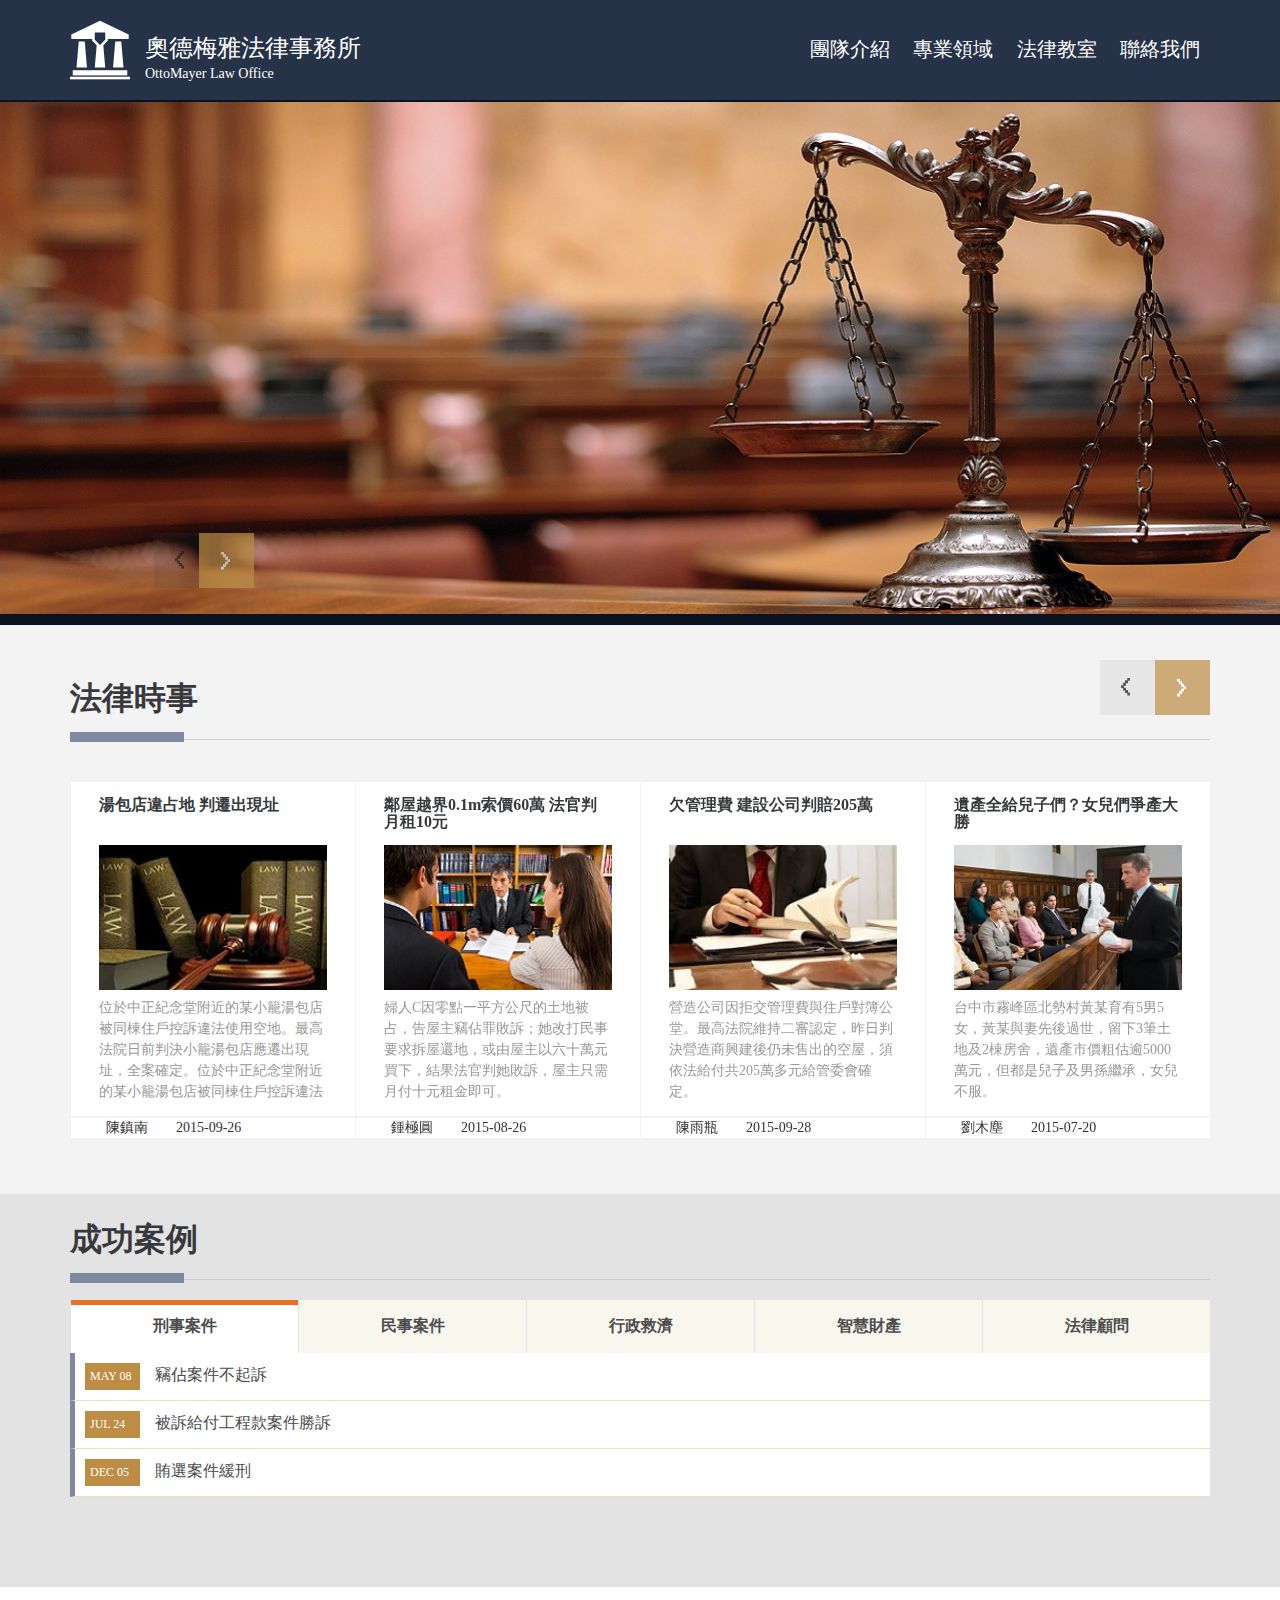
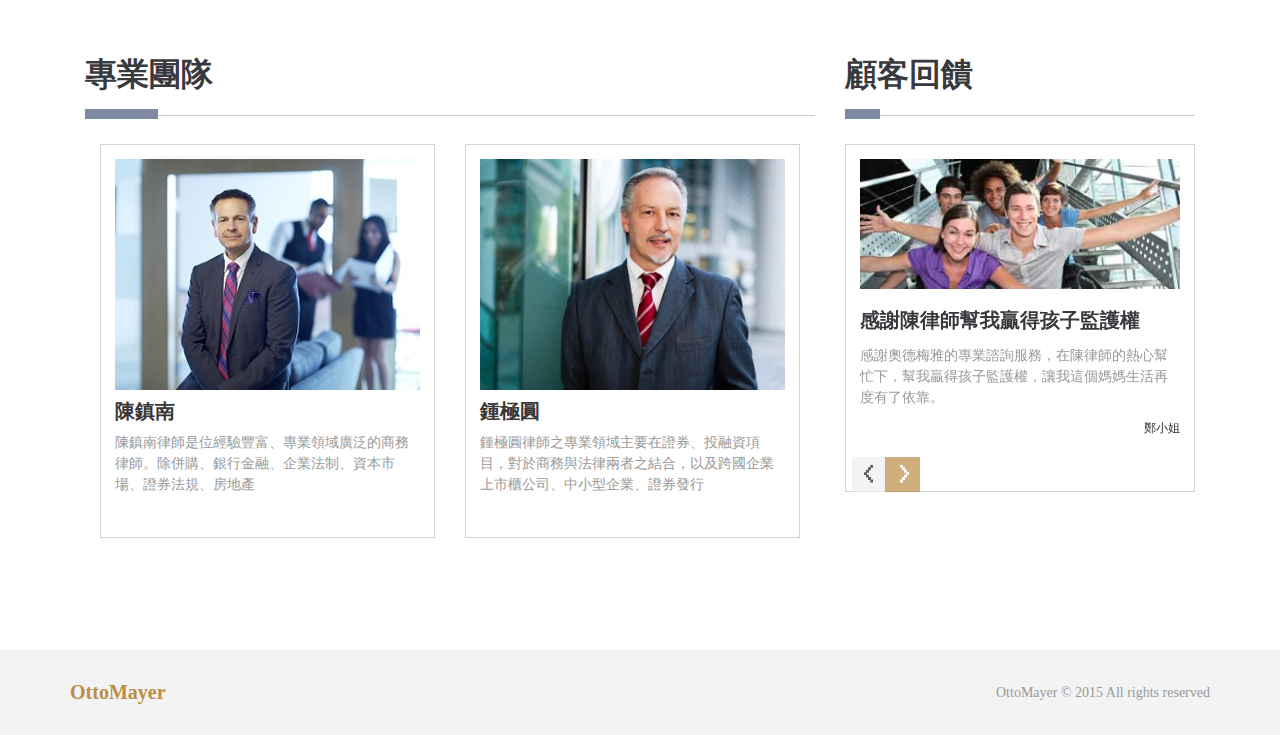
==== index.html @ 3437388b "v 5.7.3" ====
<!DOCTYPE html>
<html>
<head>
<title>OttoMayer</title>
<link href="css/bootstrap.css" type="text/css" rel="stylesheet" media="all">
<link href="css/common.css" type="text/css" rel="stylesheet" media="all">
<link href="css/index.css" type="text/css" rel="stylesheet" media="all">
<link href="https://fontastic.s3.amazonaws.com/uxou9oS7T2pYWYBxnWSrW9/icons.css" rel="stylesheet">
<!-- tab & accordion -->
<link rel="stylesheet" href="./css/tab.css">
<link rel="stylesheet" href="css/accordion.css">
<script src="./js/jquery-1.10.2.min.js"></script>
<script src="./js/tab.js"></script>
<!-- //tab & accordion -->

<!-- Custom Theme files -->
<meta name="viewport" content="width=device-width, initial-scale=1">
<meta http-equiv="Content-Type" content="text/html; charset=utf-8" />
<script type="application/x-javascript"> addEventListener("load", function() { setTimeout(hideURLbar, 0); }, false); function hideURLbar(){ window.scrollTo(0,1); } </script>
<script src="http://ajax.googleapis.com/ajax/libs/jquery/2.1.1/jquery.min.js"></script>
<!-- //Custom Theme files -->
<!-- js -->
<script src="js/jquery.min.js"></script>
<script src="js/modernizr.custom.js"></script>
<!-- //js -->
<!-- start-smoth-scrolling-->
<script type="text/javascript" src="js/move-top.js"></script>
<script type="text/javascript" src="js/easing.js"></script>
<script type="text/javascript" src="js/modernizr.custom.53451.js"></script>
<script type="text/javascript">
		jQuery(document).ready(function($) {
			$(".scroll").click(function(event){
				event.preventDefault();
				$('html,body').animate({scrollTop:$(this.hash).offset().top},1000);
			});
		});
</script>
<!--//end-smoth-scrolling-->
</head>

<body>
	<!--header-->
	<div class="header">
		<div class="container">
			<div class="top-logo">
				<a href="index.html">
					<span class="logo-icon">
						<img src="images/logo-icon.svg" alt=""/>
					</span>
					<span class="logo-title">
						<h3>奧德梅雅法律事務所</h3>
						<h5>OttoMayer Law Office</h5>
					</span>
					<div class="clearfix"></div>
				</a>
			</div>
			<div class="top-nav">
				<span class="small-nav">
					<a id="nav-toggle" href="#"><span></span></a>
				</span>
				<ul class="large-nav">
					<li><a href="about.html">團隊介紹</a></li>
					<li><a href="service.html">專業領域</a></li>
					<li><a href="blog.html">法律教室</a></li>
					<li><a href="contact.html" >聯絡我們</a></li>
				</ul>
				<!-- script-for-menu -->
				 <script>
				 //nav-toggle icon animation
				 	document.querySelector( "#nav-toggle" )
  						.addEventListener( "click", function() {
    					this.classList.toggle( "active" );
  					});
  				//end nav-toggle icon animation

  				//menu toggle animation
				   $( "span.small-nav" ).click(function() {
					 $( "ul.large-nav" ).slideToggle( 300, function() {
					  });
					 });
				//end menu toggle animation
				</script>
				<!-- /script-for-menu -->
			</div>

		</div>
	</div>
	<!--//header-->

	<!--banner-->
	<div class="banner">
		<!--//End-slider-script -->
			<script src="js/responsiveslides.min.js"></script>
			<script>
				// You can also use "$(window).load(function() {"
				$(function () {
				  // Slideshow1
				  $("#slider3").responsiveSlides({
					auto: true,
					pager: false,
					nav: true,
					speed: 500,
					namespace: "callbacks",
					before: function () {
					  $('.events').append("<li>before event fired.</li>");
					},
					after: function () {
					  $('.events').append("<li>after event fired.</li>");
					}
				  });
				});
			</script>
			<div  id="top" class="callbacks_container">
				<ul class="rslides" id="slider3">
					<li><img src="images/banner-01.jpg" alt="" /></li>
					<li><img src="images/banner-02.jpg" alt="" /></li>
					<li><img src="images/banner-03.jpg" alt="" /></li>
					<li><img src="images/banner-04.jpg" alt="" /></li>
				</ul>
			</div>
	</div>
	<div class="clearfix"> </div>
	<!--//banner-->

	<!--news-->
	<div class="news">
		<div class="container">
			<div class="page-title">
				<h3>法律<span>時事</span></h3>
			</div>
			<!--//End-slider-script -->
				<script src="js/responsiveslides.min.js"> </script>
				<script>
					// You can also use "$(window).load(function() {"
					$(function () {
					  // Slideshow 4
					  $("#slider4").responsiveSlides({
						auto:false,
						pager: false,
						nav: true,
						speed: 500,
						namespace: "callbacks",
						before: function () {
						  $('.events').append("<li>before event fired.</li>");
						},
						after: function () {
						  $('.events').append("<li>after event fired.</li>");
						}
					  });
					});
				</script>
				<div id="top" class="callbacks_container">
					<ul class="rslides" id="slider4">
						<li>
							<div class="news-grids">
								<div class="news-grids-info">
									<div class="news-grids-text">
										<a href="article.html">
										<h3>湯包店違占地 判遷出現址</h3>
										<img src="images/news-01.jpg" alt="" />
										<p>位於中正紀念堂附近的某小籠湯包店被同棟住戶控訴違法使用空地。最高法院日前判決小籠湯包店應遷出現址，全案確定。位於中正紀念堂附近的某小籠湯包店被同棟住戶控訴違法使用空地。最高法院日前判決小籠湯包店應遷出現址，全案確定。</p>
										</a>
									</div>
									<div class="news-tags">
										<ul>
											<li><i class="icon-author"></i>陳鎮南</li>
											<li><i class="icon-clock"></i>2015-09-26</li>
										</ul>
									</div>
								</div><!-- //news-grids-info -->
								<div class="news-grids-info">
									<div class="news-grids-text">
										<a href="article.html">
										<h3>鄰屋越界0.1m索價60萬 法官判月租10元</h3>
										<img src="images/news-02.jpg" alt="" />
										<p>婦人C因零點一平方公尺的土地被占，告屋主竊佔罪敗訴；她改打民事要求拆屋還地，或由屋主以六十萬元買下，結果法官判她敗訴，屋主只需月付十元租金即可。</p>
										</a>
									</div>
									<div class="news-tags">
										<ul>
											<li><i class="icon-author"></i>鍾極圓</li>
											<li><i class="icon-clock"></i>2015-08-26</li>
										</ul>
									</div>
								</div><!-- //news-grids-info -->
								<div class="news-grids-info">
									<div class="news-grids-text">
										<a href="article.html">
										<h3>欠管理費 建設公司判賠205萬</h3>
										<img src="images/news-03.jpg" alt="" />
										<p>營造公司因拒交管理費與住戶對簿公堂。最高法院維持二審認定，昨日判決營造商興建後仍未售出的空屋，須依法給付共205萬多元給管委會確定。</p>
										</a>
									</div>
									<div class="news-tags">
										<ul>
											<li><i class="icon-author"></i>陳雨瓶</li>
											<li><i class="icon-clock"></i>2015-09-28</li>
										</ul>
									</div>
								</div><!-- //news-grids-info -->
								<div class="news-grids-info">
									<div class="news-grids-text">
										<a href="article.html">
										<h3>遺產全給兒子們？女兒們爭產大勝</h3>
										<img src="images/news-04.jpg" alt="" />
										<p>台中市霧峰區北勢村黃某育有5男5女，黃某與妻先後過世，留下3筆土地及2棟房舍，遺產市價粗估逾5000萬元，但都是兒子及男孫繼承，女兒不服。</p>
										</a>
									</div>
									<div class="news-tags">
										<ul>
											<li><i class="icon-author"></i>劉木塵</li>
											<li><i class="icon-clock"></i>2015-07-20</li>
										</ul>
									</div>
								</div><!-- //news-grids-info -->
								<div class="clearfix"> </div>
							</div><!-- //news-grids -->
						</li>
						<li>
							<div class="news-grids">
								<div class="news-grids-info">
									<div class="news-grids-text">
										<a href="article.html">
										<h3>加入播放清單挨告鄉民們先別急著和解</h3>
										<img src="images/news-05.jpg" alt="" />
										<p>台北市一名男大學生C去年10月間上影音分享的網站看熱門電影後，隨手將影片加入播放清單收藏，卻遭兩家影片的代理商控告違反《著作權法》。</p>
										</a>
									</div>
									<div class="news-tags">
										<ul>
											<li><i class="icon-author"></i>陳鎮南</li>
											<li><i class="icon-clock"></i>2015-05-08</li>
										</ul>
									</div>
								</div><!-- //news-grids-info -->
								<div class="news-grids-info">
									<div class="news-grids-text">
										<a href="article.html">
										<h3>LINE請假被解僱 法院認定曠職</h3>
										<img src="images/news-06.jpg" alt="" />
										<p>台中某日系生鮮超市前副組長C身體不適，3次透過LINE請假，經店長回覆「yes、好好休息」。</p>
										</a>
									</div>
									<div class="news-tags">
										<ul>
											<li><i class="icon-author"></i>沈佳宜</li>
											<li><i class="icon-clock"></i>2015-09-26</li>
										</ul>
									</div>
								</div><!-- //news-grids-info -->
								<div class="news-grids-info">
									<div class="news-grids-text">
										<a href="article.html">
										<h3>房仲不能踰越代理權限</h3>
										<img src="images/news-07.jpg" alt="" />
										<p>房仲踰越代理權限，將房子以低於屋主願意出售的賣價出售，這種踰越權限之代理行為，構成無權代理，對屋主不生效力。</p>
										</a>
									</div>
									<div class="news-tags">
										<ul>
											<li><i class="icon-author"></i>林山田</li>
											<li><i class="icon-clock"></i>2015-02-28</li>
										</ul>
									</div>
								</div><!-- //news-grids-info -->
								<div class="news-grids-info">
									<div class="news-grids-text">
										<a href="article.html">
										<h3>直銷攻進高中職 學生忙拉下線賺獎金</h3>
										<img src="images/news-08.jpg" alt="" />
										<p>愈來愈多年輕人喜歡創業當老闆，直銷業者看準市場，進攻高中校園，「Lady Boss」輩出。</p>
										</a>
									</div>
									<div class="news-tags">
										<ul>
											<li><i class="icon-author"></i>唐加泥</li>
											<li><i class="icon-clock"></i>2015-09-30</li>
										</ul>
									</div>
								</div><!-- //news-grids-info -->
								<div class="clearfix"> </div>
							</div><!-- //news-grids -->
						</li>
					</ul>
				</div>
		</div>
	</div>
	<!--//news-->

	<!--case-->
	<div class="case">
		<div class="container">
			<div class="page-title">
					<h3>成功案例</h3>
			</div>
			<div class="tab-container" id="tab">
			    <div class="tab-header clearfix">
			            <ul class="tabs-nav">
			                <li><a href="#tab-01">刑事案件</a></li>
			                <li><a href="#tab-02">民事案件</a></li>
			                <li><a href="#tab-03">行政救濟</a></li>
			                <li><a href="#tab-04">智慧財產</a></li>
			                <li><a href="#tab-05">法律顧問</a></li>
			            </ul>
			    </div><!-- //tab-header -->
			    <div class="tab-body">
			        <div class="tab-content" id="tab-01">
			            <div class="accordion-container">

			              <div class="accordion-wrapper">
			                <header class="accordion-header">
			                  <a><span>MAY 08</span>竊佔案件不起訴</a>
			                  <span class="accordion-arrow"><a class="icon-arrow-down-mini" href="#"></a></span>
			                </header>
			                <div class="accordion-body">
			                  本所受當事人彭OO、彭OO委任擔任竊佔案件辯護人，業經桃園地方法院檢察署以104年度偵字第7721號為不起訴處分。
			                </div><!-- //accordion-body -->
			              </div><!-- //accordion-wrapper -->

			              <div class="accordion-wrapper">
			                <header class="accordion-header">
			                  <a><span>JUL 24</span>被訴給付工程款案件勝訴</a>
			                  <span class="accordion-arrow"><a class="icon-arrow-down-mini" href="#"></a></span>
			                </header>
			                <div class="accordion-body">
			                  本所當事人正O公司遭OO公司起訴請求給付承攬報酬數百萬元，經台灣桃園地方法院以103年度建字第67號判決正O公司勝訴。
			                </div><!-- //accordion-body -->
			              </div><!-- //accordion-wrapper -->

			              <div class="accordion-wrapper">
			                <header class="accordion-header">
			                  <a><span>DEC 05</span>賄選案件緩刑</a>
			                  <span class="accordion-arrow"><a class="icon-arrow-down-mini" href="#"></a></span>
			                </header>
			                <div class="accordion-body">
			                  本所當事人鍾OO涉嫌違反選舉罷免法案件，經委託本所辯護，經台灣桃園地方法院以103年度選訴字第1號判處有期徒刑一年七月，緩刑四年。
			                </div><!-- //accordion-body -->
			              </div><!-- //accordion-wrapper -->
			            </div><!-- //accordion-container -->
			        </div><!-- //tab-content -->
			        <div class="tab-content" id="tab-02">
			            <div class="accordion-container">

			              <div class="accordion-wrapper">
			                <header class="accordion-header">
			                  <a><span>MAY 08</span>偽造文書等罪起訴</a>
			                  <span class="accordion-arrow"><a class="icon-arrow-down-mini" href="#"></a></span>
			                </header>
			                <div class="accordion-body">
			                  本所受當事人郭OO等四人委託，對於郭OO提出詐欺、偽造文書及侵占等罪告訴，經桃園地檢署以104年度偵字第9463號提起公訴。
			                </div><!-- //accordion-body -->
			              </div><!-- //accordion-wrapper -->

			              <div class="accordion-wrapper">
			                <header class="accordion-header">
			                  <a><span>JUL 24</span>背信罪不起訴</a>
			                  <span class="accordion-arrow"><a class="icon-arrow-down-mini" href="#"></a></span>
			                </header>
			                <div class="accordion-body">
			                  本所當事人葉OO遭提告背信等案件，經本所律師提出辯護，經台北地檢署以104年度偵字第6509號為不起訴處分。
			                </div><!-- //accordion-body -->
			              </div><!-- //accordion-wrapper -->

			              <div class="accordion-wrapper">
			                <header class="accordion-header">
			                  <a><span>DEC 05</span>瑕疵擔保請求等獲和解賠償</a>
			                  <span class="accordion-arrow"><a class="icon-arrow-down-mini" href="#"></a></span>
			                </header>
			                <div class="accordion-body">
			                  本所當事人唐O公司委任處理瑕疵擔保請求、預期利益損害賠償、返還保證金等案件，經新竹地方法院103年度重訴字第18號審理多時，充分主張有利證據，善盡舉證責任，已為當事人爭取最佳和解條件，等同數百萬元之勝訴金額。
			                </div><!-- //accordion-body -->
			              </div><!-- //accordion-wrapper -->
			            </div><!-- //accordion-container -->
			        </div><!-- //tab-content -->
			        <div class="tab-content" id="tab-03">
			            <div class="accordion-container">

			              <div class="accordion-wrapper">
			                <header class="accordion-header">
			                  <a><span>MAY 08</span>商業會計法案件緩起訴</a>
			                  <span class="accordion-arrow"><a class="icon-arrow-down-mini" href="#"></a></span>
			                </header>
			                <div class="accordion-body">
			                  本所當事人楊OO因違反商業會計法、稅捐稽徵法案件，經委託本所擔任辯護人，經向檢察官爭取獲得緩起訴處分。
			                </div><!-- //accordion-body -->
			              </div><!-- //accordion-wrapper -->

			              <div class="accordion-wrapper">
			                <header class="accordion-header">
			                  <a><span>JUL 24</span>偽造文書不起訴</a>
			                  <span class="accordion-arrow"><a class="icon-arrow-down-mini" href="#"></a></span>
			                </header>
			                <div class="accordion-body">
			                  本所受和O建設公司委任，為公司總經理林OO、副總經理郭OO被訴偽造文書案件擔任辯護人，業經桃園地檢署以104年度偵字第1967號為不起訴處分。
			                </div><!-- //accordion-body -->
			              </div><!-- //accordion-wrapper -->

			              <div class="accordion-wrapper">
			                <header class="accordion-header">
			                  <a><span>DEC 05</span>背信罪不起訴</a>
			                  <span class="accordion-arrow"><a class="icon-arrow-down-mini" href="#"></a></span>
			                </header>
			                <div class="accordion-body">
			                  本所當事人葉OO遭提告背信等案件，經本所律師提出辯護，經台北地檢署以104年度偵字第6509號為不起訴處分。
			                </div><!-- //accordion-body -->
			              </div><!-- //accordion-wrapper -->
			            </div><!-- //accordion-container -->
			        </div><!-- //tab-content -->
			        <div class="tab-content" id="tab-04">
			            <div class="accordion-container">

			              <div class="accordion-wrapper">
			                <header class="accordion-header">
			                  <a><span>MAY 08</span>被訴給付工程款案件勝訴</a>
			                  <span class="accordion-arrow"><a class="icon-arrow-down-mini" href="#"></a></span>
			                </header>
			                <div class="accordion-body">
			                  本所當事人正O公司遭OO公司起訴請求給付承攬報酬數百萬元，經台灣桃園地方法院以103年度建字第67號判決正O公司勝訴。
			                </div><!-- //accordion-body -->
			              </div><!-- //accordion-wrapper -->

			              <div class="accordion-wrapper">
			                <header class="accordion-header">
			                  <a><span>JUL 24</span>瑕疵擔保請求等獲和解賠償</a>
			                  <span class="accordion-arrow"><a class="icon-arrow-down-mini" href="#"></a></span>
			                </header>
			                <div class="accordion-body">
			                  本所當事人唐O公司委任處理瑕疵擔保請求、預期利益損害賠償、返還保證金等案件，經新竹地方法院103年度重訴字第18號審理多時，充分主張有利證據，善盡舉證責任，已為當事人爭取最佳和解條件，等同數百萬元之勝訴金額。
			                </div><!-- //accordion-body -->
			              </div><!-- //accordion-wrapper -->

			              <div class="accordion-wrapper">
			                <header class="accordion-header">
			                  <a><span>DEC 05</span>販毒案件交保</a>
			                  <span class="accordion-arrow"><a class="icon-arrow-down-mini" href="#"></a></span>
			                </header>
			                <div class="accordion-body">
			                  本所當事人侯OO涉嫌販賣一級、二級毒品案件，經本所提出辯護，經桃園地方法院以104年度訴字第356號裁定40萬元交保。
			                </div><!-- //accordion-body -->
			              </div><!-- //accordion-wrapper -->
			            </div><!-- //accordion-container -->
			        </div><!-- //tab-content -->
			        <div class="tab-content" id="tab-05">
			            <div class="accordion-container">

			              <div class="accordion-wrapper">
			                <header class="accordion-header">
			                  <a><span>MAY 08</span>竊佔案件不起訴</a>
			                  <span class="accordion-arrow"><a class="icon-arrow-down-mini" href="#"></a></span>
			                </header>
			                <div class="accordion-body">
			                  本所受當事人彭OO、彭OO委任擔任竊佔案件辯護人，業經桃園地方法院檢察署以104年度偵字第7721號為不起訴處分。
			                </div><!-- //accordion-body -->
			              </div><!-- //accordion-wrapper -->

			              <div class="accordion-wrapper">
			                <header class="accordion-header">
			                  <a><span>JUL 24</span>賄選案件緩刑</a>
			                  <span class="accordion-arrow"><a class="icon-arrow-down-mini" href="#"></a></span>
			                </header>
			                <div class="accordion-body">
			                  本所當事人鍾OO涉嫌違反選舉罷免法案件，經委託本所辯護，經台灣桃園地方法院以103年度選訴字第1號判處有期徒刑一年七月，緩刑四年。
			                </div><!-- //accordion-body -->
			              </div><!-- //accordion-wrapper -->

			              <div class="accordion-wrapper">
			                <header class="accordion-header">
			                  <a><span>DEC 05</span>公平交易法無罪</a>
			                  <span class="accordion-arrow"><a class="icon-arrow-down-mini" href="#"></a></span>
			                </header>
			                <div class="accordion-body">
			                  本所當事人張OO、林OO涉嫌違反公平交易法案件，經委託本所辯護，經台灣高雄地方法院以102年度金訴字第11號判決無罪
			                </div><!-- //accordion-body -->
			              </div><!-- //accordion-wrapper -->
			            </div><!-- //accordion-container -->
			        </div><!-- //tab-content -->
			    </div><!-- //tab-body -->
			    <!-- import accordion js -->
			    <script src='http://cdnjs.cloudflare.com/ajax/libs/jquery/2.1.3/jquery.min.js'></script>
			    <script src="js/accordion.js"></script>
			    <!-- //accordion js -->
			</div><!-- //tab-container -->
		</div><!-- //container -->
	</div>
	<!--//case-->

	<!--introduce-->
	<div class="introduce">
		<div class="container">
			<div class="introduce-grids">
				<!-- team -->
				<div class="team col-md-8">
					<div class="page-title">
						<h3>專業團隊</h3>
					</div>
					<div class="col-md-6">
						<div class="team-info">
							<img src="images/about-06.jpg" alt="" />
							<h4>陳鎮南</h4>
							<p>陳鎮南律師是位經驗豐富、專業領域廣泛的商務律師。除併購、銀行金融、企業法制、資本市場、證券法規、房地產 </p>
						</div>
					</div>
					<div class="col-md-6">
						<div class="team-info">
							<img src="images/about-07.jpg" alt="" />
							<h4>鍾極圓</h4>
							<p>鍾極圓律師之專業領域主要在證券、投融資項目，對於商務與法律兩者之結合，以及跨國企業上市櫃公司、中小型企業、證券發行 </p>
						</div>
					</div>
					<div class="clearfix"> </div>
				</div>
				<!-- //team -->

				<!-- comment -->
				<div class="comment col-md-4">
					<div class="page-title">
						<h3>顧客回饋</h3>
					</div>
					<!--//End-slider-script -->
					<script src="js/responsiveslides.min.js"></script>
					<script>
						// You can also use "$(window).load(function() {"
						$(function () {
						  // Slideshow 5
						  $("#slider5").responsiveSlides({
							auto: true,
							pager: false,
							nav: true,
							speed: 500,
							namespace: "callbacks",
							before: function () {
							  $('.events').append("<li>before event fired.</li>");
							},
							after: function () {
							  $('.events').append("<li>after event fired.</li>");
							}
						  });
						});
					</script>
					<div  id="top" class="callbacks_container">
						<ul class="rslides" id="slider5">
							<li class="comment-info">
								<img src="images/comment-01.jpg"/>
								<h4>感謝陳律師幫我贏得孩子監護權</h4>
								<p>感謝奧德梅雅的專業諮詢服務，在陳律師的熱心幫忙下，幫我贏得孩子監護權，讓我這個媽媽生活再度有了依靠。</p>
								<h6>鄭小姐</h6>
							</li>
							<li class="comment-info">
								<img src="images/comment-02.jpg"/>
								<h4>感謝鍾律師讓我免於無家可歸的困境</h4>
								<p>本人自小耕農與天為樂，真沒想到有一天依靠了自家農地會被政府無故強制徵收，在鍾律師的熱心幫忙下，終於可以睡個好眠。</p>
								<h6>林先生</h6>
							</li>
						</ul>
					</div><!-- callbacks_container -->
				</div><!-- //comment -->
				<div class="clearfix"> </div>
			</div><!-- //introduce-grids -->
		</div><!-- //container -->
	</div>
	<!--//introduce-->

	<!-- footer -->
	<div class="footer">
		<div class="container">
			<div class="footer-left">
				<a href="index.html">OttoMayer</a>
			</div>
			<div class="footer-right">
				<p>OttoMayer © 2015 All rights reserved</p>
			</div>
			<div class="clearfix"> </div>
		</div>
	</div>
	<!-- //footer -->

	<!--smooth-scrolling-of-move-up-->
		<script type="text/javascript">
			$(document).ready(function() {
				/*
				var defaults = {
					containerID: 'toTop', // fading element id
					containerHoverID: 'toTopHover', // fading element hover id
					scrollSpeed: 1200,
					easingType: 'linear'
				};
				*/
				$().UItoTop({ easingType: 'easeOutQuart' });
			});
		</script>
		<a href="#" id="toTop" style="display: block;"> <span id="toTopHover" style="opacity: 1;"> </span></a>
	<!--//smooth-scrolling-of-move-up-->

</body>
</html>
---- css/common.css ----
body{
	margin:0;
	font-family: 'Microsoft JhengHei';
	background-color: #0A111F;
}
h1,h2,h3,h4,h5,h6{
	margin:0;
}
p{
	margin:0;
}
ul,label{
	margin:0;
	padding:0;
}
body a:hover{
	text-decoration:none;
}
/*----------------------header----------------------*/
.header{
	background-color: #263248;
	position:relative;
	height: 100px;
}
.top-logo {
	float: left;
	padding: 20px 0px;
}
.logo-icon img{
	float: left;
	height: 60px;
	width: 60px;
}
.logo-title h3 {
	font-size: 24px;
	color:#fff;
	margin:15px 0px 0px 75px;
}
.logo-title h5 {
	font-size: 14px;
	color:#fff;
	margin: 5px 0px 0px 75px;
}
.top-nav {
	float:right;
}
span.small-nav {
	display: none;
}
.top-nav ul {
	margin: 0;
}
.top-nav ul li{
	list-style-type:none;
	display: inline-block;
}
.large-nav a {
	position: relative;
	display: inline-block;
	margin: 25px 0px;
	padding: 10px;
	outline: none;
	color: #fff;
	text-decoration: none;
	font-size: 20px;
	-webkit-transition: color 0.3s;
	-moz-transition: color 0.3s;
	transition: color 0.3s;
}
.large-nav a::before,
.large-nav a::after {
	position: absolute;
	left: 0;
	width: 100%;
	height: 2px;
	background: #fff;
	content: '';
	opacity: 0;
	-webkit-transition: opacity 0.3s, -webkit-transform 0.3s;
	-moz-transition: opacity 0.3s, -moz-transform 0.3s;
	transition: opacity 0.3s, transform 0.3s;
	-webkit-transform: translateY(-10px);
	-moz-transform: translateY(-10px);
	transform: translateY(-10px);
}
.large-nav a::before {
	top: 0;
	-webkit-transform: translateY(-10px);
	-moz-transform: translateY(-10px);
	transform: translateY(-10px);
}
.large-nav a::after {
	bottom: 0;
	-webkit-transform: translateY(10px);
	-moz-transform: translateY(10px);
	transform: translateY(10px);
}
.large-nav a:hover::before,
.large-nav a:focus::before,
.large-nav a:hover::after,
.large-nav a:focus::after {
	opacity: 1;
	-webkit-transform: translateY(0px);
	-moz-transform: translateY(0px);
	transform: translateY(0px);
}
/*---------------------- body ----------------------*/
.page-title {
  position: relative;
}
.page-title h3 {
	color: #37393d;
	font-size: 32px;
	font-weight: 900;
	margin: 0;
	padding: 0 0 .7em 0;
	border-bottom: 1px solid #cdcdcd;
}
.page-title h3::after {
	position: absolute;
	bottom: -5%;
	left: 0%;
	width: 10%;
	height: 10px;
	background: #7E8AA2;
	content: '';
	opacity: 1;
}
/*---------------------- //body ----------------------*/
/*---------------------- footer ----------------------*/
.footer {
  	background: #f3f3f3;
  	padding: 2em 0;
}
.footer-left {
	float: left;
}
.footer-left a {
	display: block;
  	font-size: 20px;
 	font-weight: 700;
 	text-align: center;
 	color: #BD8D45;
    text-decoration:none;
}
.footer-right {
	float: right;
	margin-top: 5px;
}
.footer-right p {
	color: #999;
	font-size: 14px;
}
.footer-right p a {
	font-size: 14px;
	font-weight: 700;
	color: #BD8D45;
	margin-left: 5px;
	text-decoration:none;
}
.footer-right p a:hover{
	color: #67686b;
}
.footer-right p a:hover {
  color: #67686b;
  border-bottom: 1px solid #BD8D45;
}
/*----------------------//footer----------------------*/
/*----------------------slider-up-arrow----------------------*/
#toTop {
	display: none;
	text-decoration: none;
	position: fixed;
	bottom: 7%;
	right: 3%;
	overflow: hidden;
	width: 32px;
	height: 32px;
	border: none;
	text-indent: 100%;
	background: url("../images/move-up.svg") no-repeat 0px 0px;
}
#toTopHover {
	width: 32px;
	height: 32px;
	display: block;
	overflow: hidden;
	float: right;
	opacity: 0;
	-moz-opacity: 0;
	filter: alpha(opacity=0);
}
/*----------------------//slider-up-arrow----------------------*/

@media(max-width:768px) {
.top-nav span.small-nav {
	display: block;
	position: relative;
	cursor: pointer;
	margin: 25px auto;
}
.top-nav ul.large-nav {
	display:none;
	padding: 0;
	margin:30px 0px;
	z-index: 999;
	position: absolute;
	width: 100%;
	left: 0;
}
.top-nav ul.large-nav li {
	display: block;
	text-align: center;
	background: rgba(0, 0, 0, 0.84);
	margin: 0;
	width: 100%;
	border: 1px solid rgb(97, 95, 95);
}
.top-nav ul li a {
	display: block;
	padding: 0.8em 0;
	font-size: 16px;
	margin: 0;
	color: #fff;
}
.top-nav ul li a:hover, .top-nav ul li a.active {
	background-color:#BD8D45;
}
.large-nav a::before,
.large-nav a::after {
	position: absolute;
	left: 0;
	width: 0%;
	height: 0px;
}
/*---------------------------nav icon--------------------------------*/
#nav-toggle {
	cursor: pointer;
	padding: 10px 35px 16px 0px;
}
#nav-toggle span, #nav-toggle span:before, #nav-toggle span:after {
  cursor: pointer;
  border-radius: 1px;
  height: 5px;
  width: 35px;
  background: white;
  position: absolute;
  display: block;
  content: '';
}
#nav-toggle span:before {
  top: -10px;
}
#nav-toggle span:after {
  bottom: -10px;
}

#nav-toggle span, #nav-toggle span:before, #nav-toggle span:after {
  transition: all 300ms ease-in-out;
}
#nav-toggle.active span {
  background-color: transparent;
}
#nav-toggle.active span:before, #nav-toggle.active span:after {
  top: 0;
}
#nav-toggle.active span:before {
  transform: rotate(45deg);
}
#nav-toggle.active span:after {
  transform: rotate(-45deg);
}
/*-------------------------//nav icon--------------------------------*/
}

@media(max-width:480px){
.header	{
	height: 75px;
}
.top-logo	{
	padding: 15px 0px;
}
.logo-icon img {
  width: 45px;
  height:45px;
}
.top-logo a h3 {
  font-size: 20px;
  margin: 8px 0px 0px 60px;
}
.top-logo a h5 {
  font-size: 12px;
  margin: 0px 0px 0px 60px;
}
.top-nav span.small-nav {
	margin: 15px auto;
}
.top-nav  ul.large-nav{
	margin: 20px auto;
}
.footer-left {
  float: none;
  text-align: center;
}
.footer-left a img {
  width: initial;
}
.footer-right {
  float: none;
  text-align: center;
  margin-top: 1em;
}
.footer-right p {
  font-size: 13px;
  margin:0;
}
.footer-right p a {
  font-size: 13px;
  font-weight: 600;
}
.footer {
  padding: 2em 0;
}
}
---- css/index.css ----
/*----------------------slider----------------------*/
#slider3,#slider4 {
  box-shadow: none;
  -moz-box-shadow: none;
  -webkit-box-shadow: none;
  margin: 0 auto;
}
/*.rslides_tabs {
  list-style: none;
  padding: 0;
  background: rgba(0,0,0,.25);
  box-shadow: 0 0 1px rgba(255,255,255,.3), inset 0 0 5px rgba(0,0,0,1.0);
  -moz-box-shadow: 0 0 1px rgba(255,255,255,.3), inset 0 0 5px rgba(0,0,0,1.0);
  -webkit-box-shadow: 0 0 1px rgba(255,255,255,.3), inset 0 0 5px rgba(0,0,0,1.0);
  font-size: 18px;
  list-style: none;
  margin: 0 auto 50px;
  max-width: 540px;
  padding: 10px 0;
  text-align: center;
  width: 100%;
}
.rslides_tabs li {
  display: inline;
  float: none;
  margin-right: 1px;
}
.rslides_tabs a {
  width: auto;
  line-height: 20px;
  padding: 9px 20px;
  height: auto;
  background: transparent;
  display: inline;
}
.rslides_tabs li:first-child {
  margin-left: 0;
}
.rslides_tabs .rslides_here a {
  background: rgba(255,255,255,.1);
  color: #fff;
  font-weight: bold;
}*/
.events {
  list-style: none;
}
.callbacks_container {
  position: relative;
  float: left;
  width: 100%;
}
.callbacks {
  position: relative;
  list-style: none;
  overflow: hidden;
  width: 100%;
  padding: 0;
  margin: 0;
}
.callbacks li {
  position: absolute;
  width: 100%;
  left: 0;
  top: 0;
}
.callbacks img {
  position: relative;
  z-index: 1;
  height: auto;
  border: 0;
}
.callbacks_nav {
	position: absolute;
	-webkit-tap-highlight-color: rgba(0,0,0,0);
	bottom: 5%;
 	 left: 12%;
	opacity: 0.7;
	z-index: 3;
	text-indent: -9999px;
	overflow: hidden;
	text-decoration: none;
	height: 55px;
	width: 55px;
	background: transparent url("../images/icon1.png") no-repeat 21px 18px;
	background-color: rgba(54, 56, 60, 0.21);
}
.callbacks_nav:active {
  opacity: 1.0;
}
.callbacks_nav.next {
	left: 15.54%;
	background: transparent url("../images/icon2.png") no-repeat 22px 19px;
	background-color: #BD8D45;
}
#slider3-pager a ,#slider4-pager a {
  display: inline-block;
}
#slider3-pager span, #slider4-pager span{
  float: left;
}
#slider3-pager span,#slider4-pager span{
	width:100px;
	height:15px;
	background:#fff;
	display:inline-block;
	border-radius:30em;
	opacity:0.6;
}
#slider3-pager .rslides_here a , #slider4-pager .rslides_here a {
  background: #FFF;
  border-radius:30em;
  opacity:1;
}
#slider3-pager a ,#slider4-pager a{
  padding: 0;
}
#slider3-pager li ,#slider4-pager li{
	display:inline-block;
}
.rslides {
  position: relative;
  list-style: none;
  overflow: hidden;
  width: 100%;
  padding: 0;
  margin: 0;
}
.rslides li {
  -webkit-backface-visibility: hidden;
  position: absolute;
  display: none;
  width: 100%;
  left: 0;
  top: 0;
}
.rslides li{
  position: relative;
  display: block;
  float: left;
}
.rslides img {
  height: auto;
  border: 0;
  width:100%;
}
.callbacks_tabs{
		list-style: none;
		position: absolute;
		bottom: 0.2%;
		z-index: 111;
		left: 0%;
		padding: 0;
		margin: 0;
}
.slider-top{
	text-align: center;
	padding:10em 0;
}
.slider-top h1{
	font-weight:700;
	font-size:48px;
	color:#010101;
}
.slider-top p{
	font-weight:400;
	font-size:20px;
	padding:1em 7em;
	color:#010101;
}
.slider-top ul.social-slide{
	display:inline-flex;
	margin: 0px;
	padding: 0px;
}
ul.social-slide li i{
	width:70px;
	height:74px;
	background:url(../images/img-resources.png)no-repeat;
	display: inline-block;
	margin:0px 15px;
}
/*ul.social-slide li i.win{
	background-position:-6px 0px;
}
ul.social-slide li i.android{
	background-position:-110px 0px;
}
ul.social-slide li i.mac{
	background-position:-215px 0px;
}
.callbacks_tabs li{
	display: inline-block;
	margin-left: 2px;
}
.callbacks_tabs a{
	font-size: 30px;
	color: #70664c;
	font-weight: 600;
	padding: 0px 18px;
	background: rgba(222, 208, 157, 0.89);
}
.callbacks_here a:after{
	color: black;
	text-decoration: none;
	background: rgba(245, 179, 3, 0.56);
}
.callbacks_tabs a:hover, .callbacks_tabs a:active {
  color: black;
  text-decoration: none;
  background: rgba(245, 179, 3, 0.56);
}
.callbacks_tabs a:after{
	color: black;
	text-decoration: none;
	background: rgba(245, 179, 3, 0.56);
}
li.callbacks1_s1.callbacks_here a.callbacks1_s1:after, li.callbacks1_s1.callbacks_here a.callbacks1_s1:active{
  color: black;
  background: rgba(245, 179, 3, 0.79);
  text-decoration: none;
  outline: none;
}
li.callbacks1_s1.callbacks_here a.callbacks1_s1:focus{
  color: black;
  background: rgba(245, 179, 3, 0.79);
  text-decoration: none;
  outline: none;
}
a.callbacks1_s4.active,a.callbacks1_s4:focus{
  color: black;
  background: rgba(245, 179, 3, 0.79);
  text-decoration: none;
  outline: none;
}
a.callbacks1_s2.active,a.callbacks1_s2:focus{
  color: black;
  background: rgba(245, 179, 3, 0.79);
  text-decoration: none;
  outline: none;
}
a.callbacks1_s3.active,a.callbacks1_s3:focus{
  color: black;
  background: rgba(245, 179, 3, 0.79);
  text-decoration: none;
  outline: none;
}*/
/*----------------------//slider----------------------*/
/*----------------------news----------------------*/
.news {
	background: #f3f3f3;
	margin-top: .8em;
	padding: 4em 0;
}
.news-grids {
	padding-top: 3em;
	display: -ms-flexbox;
    display: -webkit-flex;
    display: -moz-flex;
    display: -ms-flex;
    display: flex;
}
.news-grids-info {
	background: #fff;
	float: left;
	/*width: 24.9%;*/
	position:relative;
	margin-left: 1px;
	-webkit-flex: 1;
    -moz-flex: 1;
    -ms-flex: 1;
    flex: 1;
}
.news-grids-text {
  padding: 1em 2em;
}
.news-grids-info h3 {
	color: #37393d;
	font-weight: 700;
	font-size: 16px;
	height: 35px;
	overflow: hidden;
}
.news-grids-info img {
	margin: 1em 0 0.5em;
}
.news-grids-info p {
  display: block;
  color: #999;
  font-size: 14px;
  line-height:1.5em;
  height: 105px;
  overflow: hidden;
}
a.callbacks_nav.callbacks2_nav.prev {
	top: -20%;
	right: 4.85%;
	bottom: auto;
	left: auto;
	background-color: rgba(217, 217, 217, 0.63);
}
a.callbacks_nav.callbacks2_nav.next {
	top: -20%;
	left: auto;
	right: 0%;
}

.news-tags {
	border-top: 2px solid #F3F3F3;
	padding: 0 2em;
	display: block;
}
.news-tags ul li {
	display: inline-block;
	margin-right: 1.5em;
	width: initial;
}
.news-tags ul li i{
	color: #BD8D45;
	margin-right: 0.5em;
}

/*----------------------//news----------------------*/
/*----------------------case----------------------*/
.case {
   background: #E3E3E3;
   padding: 2em 0 5em;
}
.case-title {
    position: relative;
}
.case-title h3 {
	color: #37393d;
	font-size: 2.5em;
	font-weight: 900;
	margin: 0;
	padding: 0 0 .7em 0;
	letter-spacing: -1px;
	border-bottom: 1px solid #cdcdcd;
}
.case-title h3::after {
	position: absolute;
	bottom: -5%;
	left: 0%;
	width: 9%;
	height: 10px;
	background: #BD8D45;
	content: '';
	opacity: 1;
}
.case-title h3 span {
	font-weight: 400;
	margin-left: 10px;
}
/*----------------------//case----------------------*/
/*----------------------content---------------------*/
.introduce {
	padding: 5em 0;
	background:#fff;
}
.team {
	margin-bottom: 3em;
}
.team-info {
  padding: 1em;
  margin-top: 2em;
  border: 1px solid rgb(212, 211, 211);
}
.team-info img{
  width: 100%;
}
.team-info h4 {
	font-size: 20px;
	font-weight: 600;
	color: #383637;
	margin: 0.5em 0;
}
.team-info p {
  color: #999;
  font-size: 14px;
  margin: 1em 0 ;
  line-height:1.5em;
  margin: 0 0 2em;
}
.comment-info {
  padding: 1em 1em 4em;
  margin-top: 2em;
  border: 1px solid rgb(212, 211, 211);
}
.comment h4 {
	color: #37393d;
	font-size: 20px;
	font-weight: 700;
	margin: 1em 0 0;
}
.comment p {
	color: #999;
 	font-size: 14px;
 	margin: 1em 0 ;
  	line-height:1.5em;
}
.comment h6 {
	text-align: right;
}
a.callbacks_nav.callbacks3_nav.prev {
	bottom: 0%;
	height: 35px;
	width: 35px;
	left: 2%;
	background: transparent url("../images/icon1.png") no-repeat 12px 8px;
	background-color: #eeeeee;
}
a.callbacks_nav.callbacks3_nav.next {
	bottom: 0%;
	left: 11.5%;
	height: 35px;
	width: 35px;
	background: transparent url("../images/icon2.png") no-repeat 15px 8px;
	background-color: #BD8D45;
}
/*----------------------//content----------------------*/

@media(max-width:768px){
.banner-left {
	float: left;
	width: 60%;
}
.banner-right {
	float: right;
	width: 40%;
}
.banner-left h1 {
	font-size: 3.5em;
	letter-spacing: -1px;
}
.banner-left h3 {
	font-size: 2.5em;
}
.banner-left p {
	font-size: 13px;
	margin: 1em 0;
	width: 100%;
}
.callbacks_nav {
	height: 50px;
	width: 50px;
}
.callbacks_nav.next {
	left: 10.6%;
}
.news-title h3 {
	font-size: 2.2em;
}
.news-title h3::after {
	bottom: -7%;
}
a.callbacks_nav.callbacks2_nav.prev {
	right: 7%;
}
.news-grids-text {
	padding: 2.4em 1em 0;
}
.news-grids-info p {
	margin: 1em 0 0.5em;
	letter-spacing: 0;
	font-size: 13px;
}
.content {
  padding: 3em 0 0;
}
a.callbacks_nav.callbacks3_nav.prev {
	bottom: 14%;
}
a.callbacks_nav.callbacks3_nav.next {
	bottom: 14%;
	left: 11.4%;
}
}



@media(max-width:480px){
	.banner-left:nth-child(1) {
  padding: 2em 0 6em;
}
.banner-left h1 {
  font-size: 2.5em;
}
.banner-left h3 {
  font-size: 1.8em;
}
.banner-left p {
  margin: 1em 0;
  width: 100%;
  letter-spacing: 0;
}
.callbacks_nav {
  height: 40px;
  width: 40px;
  top: 74%;
  left: 4%;
  background-position: 16px 13px;
}
.callbacks_nav.next {
  background-position: 18px 12px;
  left: 12.75%;
}
.news-grids {
  padding-top: 2em;
  -webkit-flex-wrap: wrap;
  flex-wrap: wrap;
}
.news-grids-info {
  margin-top: 2px;
  min-width: 150px;
/*  width: 49.5%;*/
}
a.callbacks_nav.callbacks2_nav.next {
  top: -9%;
}
a.callbacks_nav.callbacks2_nav.prev {
  right: 9.4%;
  top: -9%;
}
/*
.team-info {
  padding: 15px 10px;
}
.comment-info {
  padding-bottom: 3em;
}
.introduce-grids {
  background-size:100%;
}
.introduce-grids {
  background: none;
  border: none;
}*/
.callbacks_nav.callbacks3_nav.prev {
  bottom: 10% !important;
  top: initial;
}
a.callbacks_nav.callbacks3_nav.next {
  left: 10.8%;
  bottom: 10% !important;
  top: initial;
}
}
---- css/tab.css ----
.tab-container {
    position: relative;
    max-width: 1150px;
    margin: 20px auto;
}
.tab-container .tab-header {
    background-color: #f0f;
}
.tab-container .tabs-nav {
    margin: 0 auto;
    padding: 0;
    list-style: none;
    display: -ms-flexbox;
    display: -webkit-flex;
    display: -moz-flex;
    display: -ms-flex;
    display: flex;
    -ms-box-orient: horizontal;
    -ms-box-pack: center;
    -webkit-flex-flow: row wrap;
    -moz-flex-flow: row wrap;
    -ms-flex-flow: row wrap;
    flex-flow: row wrap;
    -webkit-justify-content: center;
    -moz-justify-content: center;
    -ms-justify-content: center;
    justify-content: center;
}
.tab-container .tabs-nav li {
    float: left;
    margin: 0;
    padding: 0;
    overflow: hidden;
    background-color: #f8f7ee;
    border-left: 1px solid #E3E3E3;
    -webkit-flex: 1;
    -moz-flex: 1;
    -ms-flex: 1;
    flex: 1;
}
.tab-container .tabs-nav a {
    display: block;
    text-align: center;
    text-decoration: none;
    color: #4C4C4C;
    font-size: 16px;
    font-weight: 700;
    padding: 15px 15px;
    outline: none;
}
.tab-nav li:first-child {
    border-left: none;
}
.tab-container .tabs-nav a:hover {
    background-color: rgba(233, 230, 202, 0.3);
}
.tab-container .tabs-nav a.active {
    background-color: #fff;
    box-shadow: inset 0 5px 0 #EB6F23;
}
.tab-content {
    margin: 0px;
    padding: 0px;
    font-size: 14px;
    background-color: #fff;
    color: #4C4C4C;
}
..tab-container .tabs-nav {     /*bug?*/
    display: none;
}
---- css/accordion.css ----
.accordion-container {
  margin: 0px auto;
}
.accordion-wrapper {
  
}
.accordion-header {
  position: relative;
  cursor: pointer;
  background-color: #fff;
  border-bottom: 1px solid #F2E2AE;
  border-left: 5px solid #7E8AA2;
}
.accordion-header a {
  display: inline-block;
  color: #4C4C4C;
  font-size:16px;
  text-decoration:none;
  padding: 10px 0px 10px 0px;
}
.accordion-header a span {
  display: inline-block;
  width: 55px;
  background-color: #BD8D45;
  padding: 5px;
  font-size: 12px;
  color: #fff;
  margin: 0px 15px 0px 10px;
}
.accordion-arrow {
  display: inline-block;
  position: absolute;
  top: 0px;
  right: 20px;
  -webkit-transition: all 0.3s linear;
  -moz-transition: all 0.3s linear;
  -ms-transition: all 0.3s linear;
  -o-transition: all 0.3s linear;
  transition: all 0.3s linear;
}
.open.accordion-arrow {
  -moz-transform: rotate(180deg);
  -webkit-transform: rotate(180deg);
  -ms-transform: rotate(180deg);
  transform: rotate(180deg);
}
.accordion-arrow a {
    color: #4C4C4C;
    display: inline-block;
    font-size: 20px;
    text-decoration: none;
}
.accordion-body{
  padding:10px 35px 10px 85px;
  border-top: 3px solid #f5f5f5;
  background-color: #fdfdfd;
  color: #4C4C4C;
  display:none;
  font-size: 14px;
}
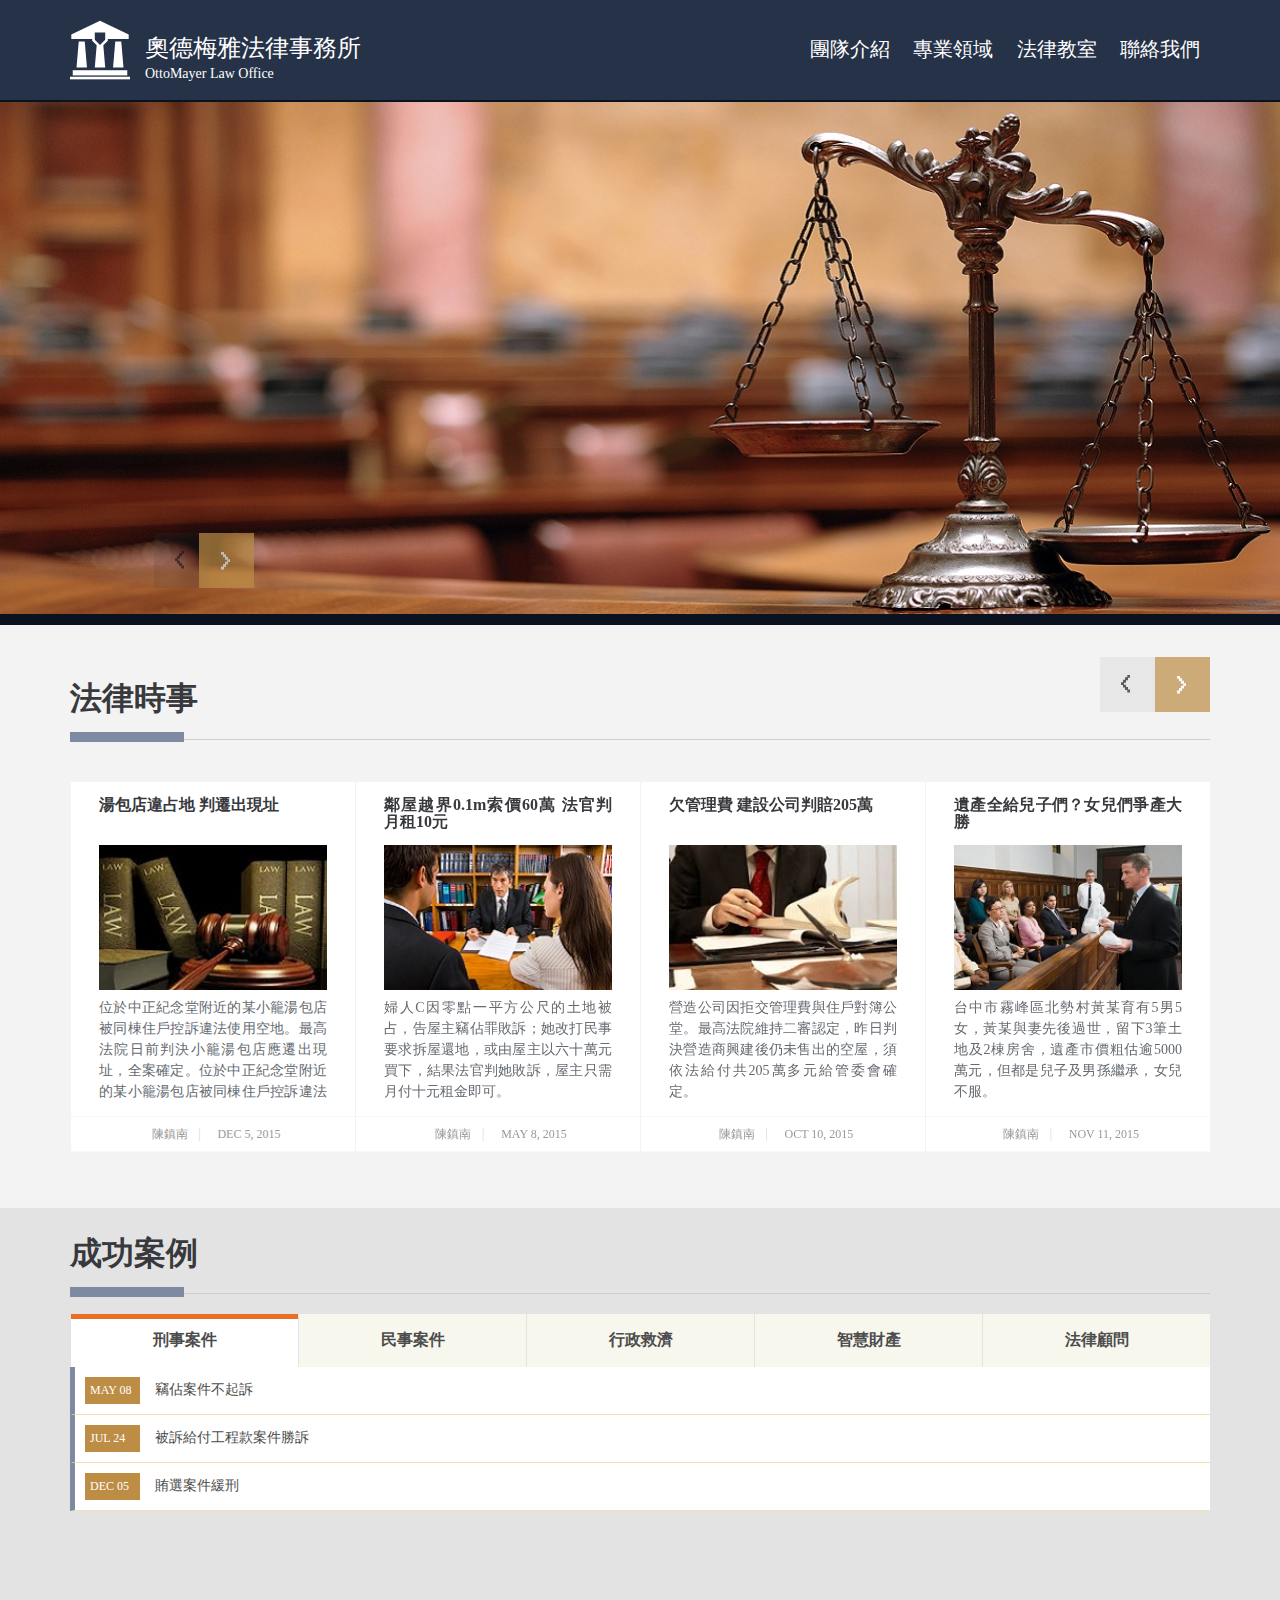
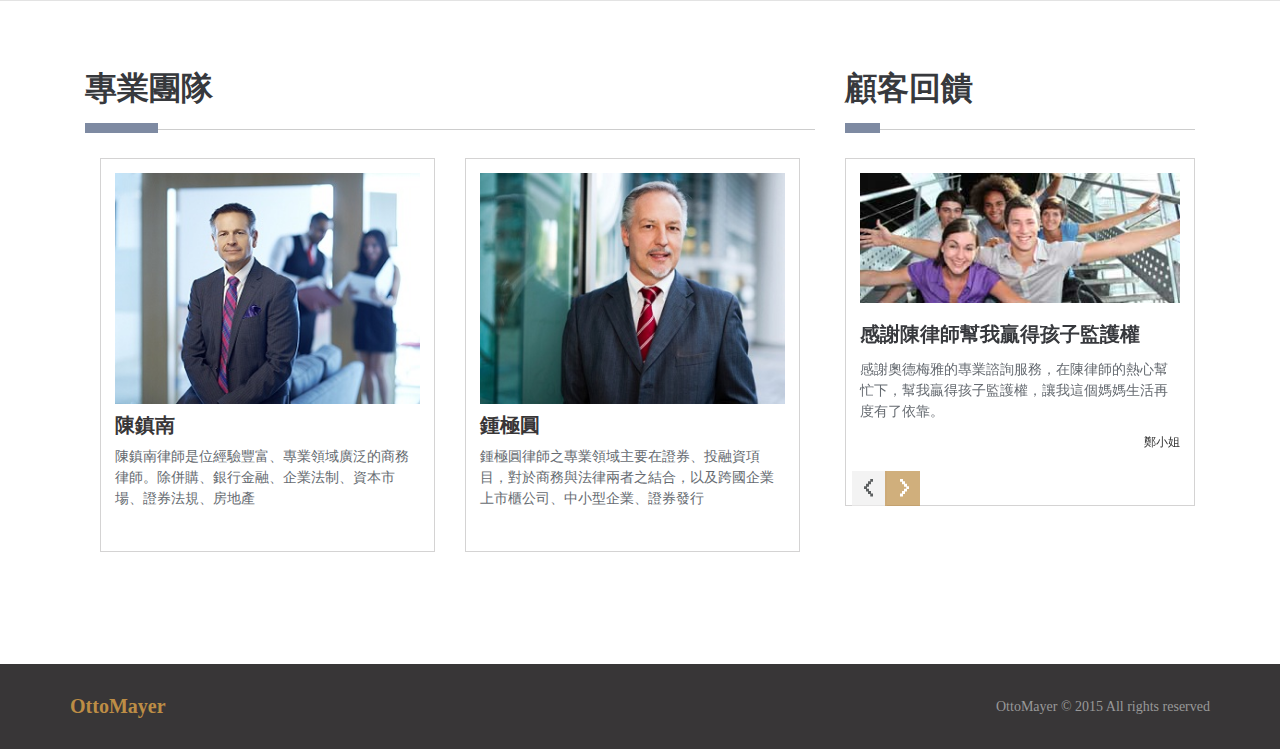
==== commit cfedc645: "v 6.0" ====
--- a/index.html
+++ b/index.html
@@ -7,8 +7,6 @@
 <link href="css/index.css" type="text/css" rel="stylesheet" media="all">
 <link href="https://fontastic.s3.amazonaws.com/uxou9oS7T2pYWYBxnWSrW9/icons.css" rel="stylesheet">
 <!-- tab & accordion -->
-<link rel="stylesheet" href="./css/tab.css">
-<link rel="stylesheet" href="css/accordion.css">
 <script src="./js/jquery-1.10.2.min.js"></script>
 <script src="./js/tab.js"></script>
 <!-- //tab & accordion -->
@@ -162,10 +160,9 @@
 										</a>
 									</div>
 									<div class="news-tags">
-										<ul>
-											<li><i class="icon-author"></i>陳鎮南</li>
-											<li><i class="icon-clock"></i>2015-09-26</li>
-										</ul>
+										<a><i class="icon-author"></i>陳鎮南</a>
+										<span>|</span>
+										<a><i class="icon-clock"></i>DEC 5, 2015</a>
 									</div>
 								</div><!-- //news-grids-info -->
 								<div class="news-grids-info">
@@ -177,10 +174,9 @@
 										</a>
 									</div>
 									<div class="news-tags">
-										<ul>
-											<li><i class="icon-author"></i>鍾極圓</li>
-											<li><i class="icon-clock"></i>2015-08-26</li>
-										</ul>
+										<a><i class="icon-author"></i>陳鎮南</a>
+										<span>|</span>
+										<a><i class="icon-clock"></i>MAY 8, 2015</a>
 									</div>
 								</div><!-- //news-grids-info -->
 								<div class="news-grids-info">
@@ -192,10 +188,9 @@
 										</a>
 									</div>
 									<div class="news-tags">
-										<ul>
-											<li><i class="icon-author"></i>陳雨瓶</li>
-											<li><i class="icon-clock"></i>2015-09-28</li>
-										</ul>
+										<a><i class="icon-author"></i>陳鎮南</a>
+										<span>|</span>
+										<a><i class="icon-clock"></i>OCT 10, 2015</a>
 									</div>
 								</div><!-- //news-grids-info -->
 								<div class="news-grids-info">
@@ -207,10 +202,9 @@
 										</a>
 									</div>
 									<div class="news-tags">
-										<ul>
-											<li><i class="icon-author"></i>劉木塵</li>
-											<li><i class="icon-clock"></i>2015-07-20</li>
-										</ul>
+										<a><i class="icon-author"></i>陳鎮南</a>
+										<span>|</span>
+										<a><i class="icon-clock"></i>NOV 11, 2015</a>
 									</div>
 								</div><!-- //news-grids-info -->
 								<div class="clearfix"> </div>
@@ -227,10 +221,9 @@
 										</a>
 									</div>
 									<div class="news-tags">
-										<ul>
-											<li><i class="icon-author"></i>陳鎮南</li>
-											<li><i class="icon-clock"></i>2015-05-08</li>
-										</ul>
+										<a><i class="icon-author"></i>陳鎮南</a>
+										<span>|</span>
+										<a><i class="icon-clock"></i>APR 4, 2015</a>
 									</div>
 								</div><!-- //news-grids-info -->
 								<div class="news-grids-info">
@@ -242,10 +235,9 @@
 										</a>
 									</div>
 									<div class="news-tags">
-										<ul>
-											<li><i class="icon-author"></i>沈佳宜</li>
-											<li><i class="icon-clock"></i>2015-09-26</li>
-										</ul>
+										<a><i class="icon-author"></i>陳鎮南</a>
+										<span>|</span>
+										<a><i class="icon-clock"></i>JUN 26, 2015</a>
 									</div>
 								</div><!-- //news-grids-info -->
 								<div class="news-grids-info">
@@ -257,10 +249,9 @@
 										</a>
 									</div>
 									<div class="news-tags">
-										<ul>
-											<li><i class="icon-author"></i>林山田</li>
-											<li><i class="icon-clock"></i>2015-02-28</li>
-										</ul>
+										<a><i class="icon-author"></i>陳鎮南</a>
+										<span>|</span>
+										<a><i class="icon-clock"></i>FEB 16, 2015</a>
 									</div>
 								</div><!-- //news-grids-info -->
 								<div class="news-grids-info">
@@ -272,10 +263,9 @@
 										</a>
 									</div>
 									<div class="news-tags">
-										<ul>
-											<li><i class="icon-author"></i>唐加泥</li>
-											<li><i class="icon-clock"></i>2015-09-30</li>
-										</ul>
+										<a><i class="icon-author"></i>陳鎮南</a>
+										<span>|</span>
+										<a><i class="icon-clock"></i>JAN 1, 2015</a>
 									</div>
 								</div><!-- //news-grids-info -->
 								<div class="clearfix"> </div>
@@ -310,7 +300,7 @@
 			              <div class="accordion-wrapper">
 			                <header class="accordion-header">
 			                  <a><span>MAY 08</span>竊佔案件不起訴</a>
-			                  <span class="accordion-arrow"><a class="icon-arrow-down-mini" href="#"></a></span>
+			                  <span class="accordion-arrow"><i class="icon-arrow-down-big"></i></span>
 			                </header>
 			                <div class="accordion-body">
 			                  本所受當事人彭OO、彭OO委任擔任竊佔案件辯護人，業經桃園地方法院檢察署以104年度偵字第7721號為不起訴處分。
@@ -320,7 +310,7 @@
 			              <div class="accordion-wrapper">
 			                <header class="accordion-header">
 			                  <a><span>JUL 24</span>被訴給付工程款案件勝訴</a>
-			                  <span class="accordion-arrow"><a class="icon-arrow-down-mini" href="#"></a></span>
+			                  <span class="accordion-arrow"><i class="icon-arrow-down-big"></i></span>
 			                </header>
 			                <div class="accordion-body">
 			                  本所當事人正O公司遭OO公司起訴請求給付承攬報酬數百萬元，經台灣桃園地方法院以103年度建字第67號判決正O公司勝訴。
@@ -330,7 +320,7 @@
 			              <div class="accordion-wrapper">
 			                <header class="accordion-header">
 			                  <a><span>DEC 05</span>賄選案件緩刑</a>
-			                  <span class="accordion-arrow"><a class="icon-arrow-down-mini" href="#"></a></span>
+			                  <span class="accordion-arrow"><i class="icon-arrow-down-big"></i></span>
 			                </header>
 			                <div class="accordion-body">
 			                  本所當事人鍾OO涉嫌違反選舉罷免法案件，經委託本所辯護，經台灣桃園地方法院以103年度選訴字第1號判處有期徒刑一年七月，緩刑四年。
@@ -344,7 +334,7 @@
 			              <div class="accordion-wrapper">
 			                <header class="accordion-header">
 			                  <a><span>MAY 08</span>偽造文書等罪起訴</a>
-			                  <span class="accordion-arrow"><a class="icon-arrow-down-mini" href="#"></a></span>
+			                  <span class="accordion-arrow"><i class="icon-arrow-down-big"></i></span>
 			                </header>
 			                <div class="accordion-body">
 			                  本所受當事人郭OO等四人委託，對於郭OO提出詐欺、偽造文書及侵占等罪告訴，經桃園地檢署以104年度偵字第9463號提起公訴。
@@ -354,7 +344,7 @@
 			              <div class="accordion-wrapper">
 			                <header class="accordion-header">
 			                  <a><span>JUL 24</span>背信罪不起訴</a>
-			                  <span class="accordion-arrow"><a class="icon-arrow-down-mini" href="#"></a></span>
+			                  <span class="accordion-arrow"><i class="icon-arrow-down-big"></i></span>
 			                </header>
 			                <div class="accordion-body">
 			                  本所當事人葉OO遭提告背信等案件，經本所律師提出辯護，經台北地檢署以104年度偵字第6509號為不起訴處分。
@@ -364,7 +354,7 @@
 			              <div class="accordion-wrapper">
 			                <header class="accordion-header">
 			                  <a><span>DEC 05</span>瑕疵擔保請求等獲和解賠償</a>
-			                  <span class="accordion-arrow"><a class="icon-arrow-down-mini" href="#"></a></span>
+			                  <span class="accordion-arrow"><i class="icon-arrow-down-big"></i></span>
 			                </header>
 			                <div class="accordion-body">
 			                  本所當事人唐O公司委任處理瑕疵擔保請求、預期利益損害賠償、返還保證金等案件，經新竹地方法院103年度重訴字第18號審理多時，充分主張有利證據，善盡舉證責任，已為當事人爭取最佳和解條件，等同數百萬元之勝訴金額。
@@ -378,7 +368,7 @@
 			              <div class="accordion-wrapper">
 			                <header class="accordion-header">
 			                  <a><span>MAY 08</span>商業會計法案件緩起訴</a>
-			                  <span class="accordion-arrow"><a class="icon-arrow-down-mini" href="#"></a></span>
+			                  <span class="accordion-arrow"><i class="icon-arrow-down-big"></i></span>
 			                </header>
 			                <div class="accordion-body">
 			                  本所當事人楊OO因違反商業會計法、稅捐稽徵法案件，經委託本所擔任辯護人，經向檢察官爭取獲得緩起訴處分。
@@ -388,7 +378,7 @@
 			              <div class="accordion-wrapper">
 			                <header class="accordion-header">
 			                  <a><span>JUL 24</span>偽造文書不起訴</a>
-			                  <span class="accordion-arrow"><a class="icon-arrow-down-mini" href="#"></a></span>
+			                  <span class="accordion-arrow"><i class="icon-arrow-down-big"></i></span>
 			                </header>
 			                <div class="accordion-body">
 			                  本所受和O建設公司委任，為公司總經理林OO、副總經理郭OO被訴偽造文書案件擔任辯護人，業經桃園地檢署以104年度偵字第1967號為不起訴處分。
@@ -398,7 +388,7 @@
 			              <div class="accordion-wrapper">
 			                <header class="accordion-header">
 			                  <a><span>DEC 05</span>背信罪不起訴</a>
-			                  <span class="accordion-arrow"><a class="icon-arrow-down-mini" href="#"></a></span>
+			                  <span class="accordion-arrow"><i class="icon-arrow-down-big"></i></span>
 			                </header>
 			                <div class="accordion-body">
 			                  本所當事人葉OO遭提告背信等案件，經本所律師提出辯護，經台北地檢署以104年度偵字第6509號為不起訴處分。
@@ -412,7 +402,7 @@
 			              <div class="accordion-wrapper">
 			                <header class="accordion-header">
 			                  <a><span>MAY 08</span>被訴給付工程款案件勝訴</a>
-			                  <span class="accordion-arrow"><a class="icon-arrow-down-mini" href="#"></a></span>
+			                  <span class="accordion-arrow"><i class="icon-arrow-down-big"></i></span>
 			                </header>
 			                <div class="accordion-body">
 			                  本所當事人正O公司遭OO公司起訴請求給付承攬報酬數百萬元，經台灣桃園地方法院以103年度建字第67號判決正O公司勝訴。
@@ -422,7 +412,7 @@
 			              <div class="accordion-wrapper">
 			                <header class="accordion-header">
 			                  <a><span>JUL 24</span>瑕疵擔保請求等獲和解賠償</a>
-			                  <span class="accordion-arrow"><a class="icon-arrow-down-mini" href="#"></a></span>
+			                  <span class="accordion-arrow"><i class="icon-arrow-down-big"></i></span>
 			                </header>
 			                <div class="accordion-body">
 			                  本所當事人唐O公司委任處理瑕疵擔保請求、預期利益損害賠償、返還保證金等案件，經新竹地方法院103年度重訴字第18號審理多時，充分主張有利證據，善盡舉證責任，已為當事人爭取最佳和解條件，等同數百萬元之勝訴金額。
@@ -432,7 +422,7 @@
 			              <div class="accordion-wrapper">
 			                <header class="accordion-header">
 			                  <a><span>DEC 05</span>販毒案件交保</a>
-			                  <span class="accordion-arrow"><a class="icon-arrow-down-mini" href="#"></a></span>
+			                  <span class="accordion-arrow"><i class="icon-arrow-down-big"></i></span>
 			                </header>
 			                <div class="accordion-body">
 			                  本所當事人侯OO涉嫌販賣一級、二級毒品案件，經本所提出辯護，經桃園地方法院以104年度訴字第356號裁定40萬元交保。
@@ -446,7 +436,7 @@
 			              <div class="accordion-wrapper">
 			                <header class="accordion-header">
 			                  <a><span>MAY 08</span>竊佔案件不起訴</a>
-			                  <span class="accordion-arrow"><a class="icon-arrow-down-mini" href="#"></a></span>
+			                  <span class="accordion-arrow"><i class="icon-arrow-down-big"></i></span>
 			                </header>
 			                <div class="accordion-body">
 			                  本所受當事人彭OO、彭OO委任擔任竊佔案件辯護人，業經桃園地方法院檢察署以104年度偵字第7721號為不起訴處分。
@@ -456,7 +446,7 @@
 			              <div class="accordion-wrapper">
 			                <header class="accordion-header">
 			                  <a><span>JUL 24</span>賄選案件緩刑</a>
-			                  <span class="accordion-arrow"><a class="icon-arrow-down-mini" href="#"></a></span>
+			                  <span class="accordion-arrow"><i class="icon-arrow-down-big"></i></span>
 			                </header>
 			                <div class="accordion-body">
 			                  本所當事人鍾OO涉嫌違反選舉罷免法案件，經委託本所辯護，經台灣桃園地方法院以103年度選訴字第1號判處有期徒刑一年七月，緩刑四年。
@@ -466,7 +456,7 @@
 			              <div class="accordion-wrapper">
 			                <header class="accordion-header">
 			                  <a><span>DEC 05</span>公平交易法無罪</a>
-			                  <span class="accordion-arrow"><a class="icon-arrow-down-mini" href="#"></a></span>
+			                  <span class="accordion-arrow"><i class="icon-arrow-down-big"></i></span>
 			                </header>
 			                <div class="accordion-body">
 			                  本所當事人張OO、林OO涉嫌違反公平交易法案件，經委託本所辯護，經台灣高雄地方法院以102年度金訴字第11號判決無罪
--- a/css/common.css
+++ b/css/common.css
@@ -129,7 +129,7 @@
 /*---------------------- //body ----------------------*/
 /*---------------------- footer ----------------------*/
 .footer {
-  	background: #f3f3f3;
+  	background: #383637;
   	padding: 2em 0;
 }
 .footer-left {
--- a/css/index.css
+++ b/css/index.css
@@ -272,6 +272,7 @@
 }
 .news-grids-text {
   padding: 1em 2em;
+  text-align: justify;
 }
 .news-grids-info h3 {
 	color: #37393d;
@@ -285,7 +286,7 @@
 }
 .news-grids-info p {
   display: block;
-  color: #999;
+  color: #666B71;
   font-size: 14px;
   line-height:1.5em;
   height: 105px;
@@ -305,18 +306,23 @@
 }
 
 .news-tags {
-	border-top: 2px solid #F3F3F3;
-	padding: 0 2em;
-	display: block;
-}
-.news-tags ul li {
-	display: inline-block;
-	margin-right: 1.5em;
-	width: initial;
-}
-.news-tags ul li i{
+	border-top: 1px dotted #F3F3F3;
+	border-bottom: 1px dotted #F3F3F3;
+	padding: 0.5em 2em;
+	text-align: center;
+}
+.news-tags a {
+	color: #999;
+	font-size: 12px;
+}
+.news-tags span {
+	color: #dedede;
+	margin: 0em 0.5em;
+}
+.news-tags a i{
 	color: #BD8D45;
 	margin-right: 0.5em;
+	vertical-align: middle;
 }
 
 /*----------------------//news----------------------*/
@@ -351,6 +357,131 @@
 	font-weight: 400;
 	margin-left: 10px;
 }
+.tab-container {
+    position: relative;
+    max-width: 1150px;
+    margin: 20px auto;
+}
+.tab-container .tab-header {
+    background-color: #f0f;
+}
+.tab-container .tabs-nav {
+    margin: 0 auto;
+    padding: 0;
+    list-style: none;
+    display: -ms-flexbox;
+    display: -webkit-flex;
+    display: -moz-flex;
+    display: -ms-flex;
+    display: flex;
+    -ms-box-orient: horizontal;
+    -ms-box-pack: center;
+    -webkit-flex-flow: row wrap;
+    -moz-flex-flow: row wrap;
+    -ms-flex-flow: row wrap;
+    flex-flow: row wrap;
+    -webkit-justify-content: center;
+    -moz-justify-content: center;
+    -ms-justify-content: center;
+    justify-content: center;
+}
+.tab-container .tabs-nav li {
+    float: left;
+    margin: 0;
+    padding: 0;
+    overflow: hidden;
+    background-color: #f8f7ee;
+    border-left: 1px solid #E3E3E3;
+    -webkit-flex: 1;
+    -moz-flex: 1;
+    -ms-flex: 1;
+    flex: 1;
+}
+.tab-container .tabs-nav a {
+    display: block;
+    text-align: center;
+    text-decoration: none;
+    color: #4C4C4C;
+    font-size: 16px;
+    font-weight: 700;
+    padding: 15px 15px;
+    outline: none;
+}
+.tab-nav li:first-child {
+    border-left: none;
+}
+.tab-container .tabs-nav a:hover {
+    background-color: rgba(233, 230, 202, 0.3);
+}
+.tab-container .tabs-nav a.active {
+    background-color: #fff;
+    box-shadow: inset 0 5px 0 #EB6F23;
+}
+.tab-content {
+    margin: 0px;
+    padding: 0px;
+    font-size: 14px;
+    background-color: #fff;
+    color: #4C4C4C;
+}
+..tab-container .tabs-nav {
+    display: none;
+}
+.accordion-container {
+  margin: 0 auto;
+}
+.accordion-wrapper {
+}
+.accordion-header {
+  position: relative;
+  cursor: pointer;
+  background-color: #fff;
+  border-bottom: 1px solid #F2E2AE;
+  border-left: 5px solid #7E8AA2;
+}
+.accordion-header a {
+  display: inline-block;
+  color: #4C4C4C;
+  font-size:14px;
+  text-decoration:none;
+  padding: 10px 0px 10px 0px;
+}
+.accordion-header a span {
+  display: inline-block;
+  width: 55px;
+  background-color: #BD8D45;
+  padding: 5px;
+  font-size: 12px;
+  color: #fff;
+  margin: 0px 15px 0px 10px;
+}
+.accordion-arrow {
+  display: inline-block;
+  line-height: 100%;
+  position: absolute;
+  top: 15px;
+  right: 20px;
+  font-size: 12px;
+  -webkit-transition: all 0.3s linear;
+  -moz-transition: all 0.3s linear;
+  -ms-transition: all 0.3s linear;
+  -o-transition: all 0.3s linear;
+  transition: all 0.3s linear;
+}
+.open.accordion-arrow {
+  -moz-transform: rotate(180deg);
+  -webkit-transform: rotate(180deg);
+  -ms-transform: rotate(180deg);
+  transform: rotate(180deg);
+}
+.accordion-body{
+  padding:10px 35px 10px 85px;
+  border-top: 3px solid #f5f5f5;
+  background-color: #fdfdfd;
+  color: #4C4C4C;
+  display:none;
+  font-size: 14px;
+}
 /*----------------------//case----------------------*/
 /*----------------------content---------------------*/
 .introduce {
@@ -375,7 +506,7 @@
 	margin: 0.5em 0;
 }
 .team-info p {
-  color: #999;
+  color: #666B71;
   font-size: 14px;
   margin: 1em 0 ;
   line-height:1.5em;
@@ -393,7 +524,7 @@
 	margin: 1em 0 0;
 }
 .comment p {
-	color: #999;
+	color: #666B71;
  	font-size: 14px;
  	margin: 1em 0 ;
   	line-height:1.5em;
@@ -419,6 +550,7 @@
 }
 /*----------------------//content----------------------*/
 
+
 @media(max-width:768px){
 .banner-left {
 	float: left;
@@ -475,7 +607,6 @@
 	left: 11.4%;
 }
 }
-
 
 
 @media(max-width:480px){
@@ -521,20 +652,6 @@
   right: 9.4%;
   top: -9%;
 }
-/*
-.team-info {
-  padding: 15px 10px;
-}
-.comment-info {
-  padding-bottom: 3em;
-}
-.introduce-grids {
-  background-size:100%;
-}
-.introduce-grids {
-  background: none;
-  border: none;
-}*/
 .callbacks_nav.callbacks3_nav.prev {
   bottom: 10% !important;
   top: initial;
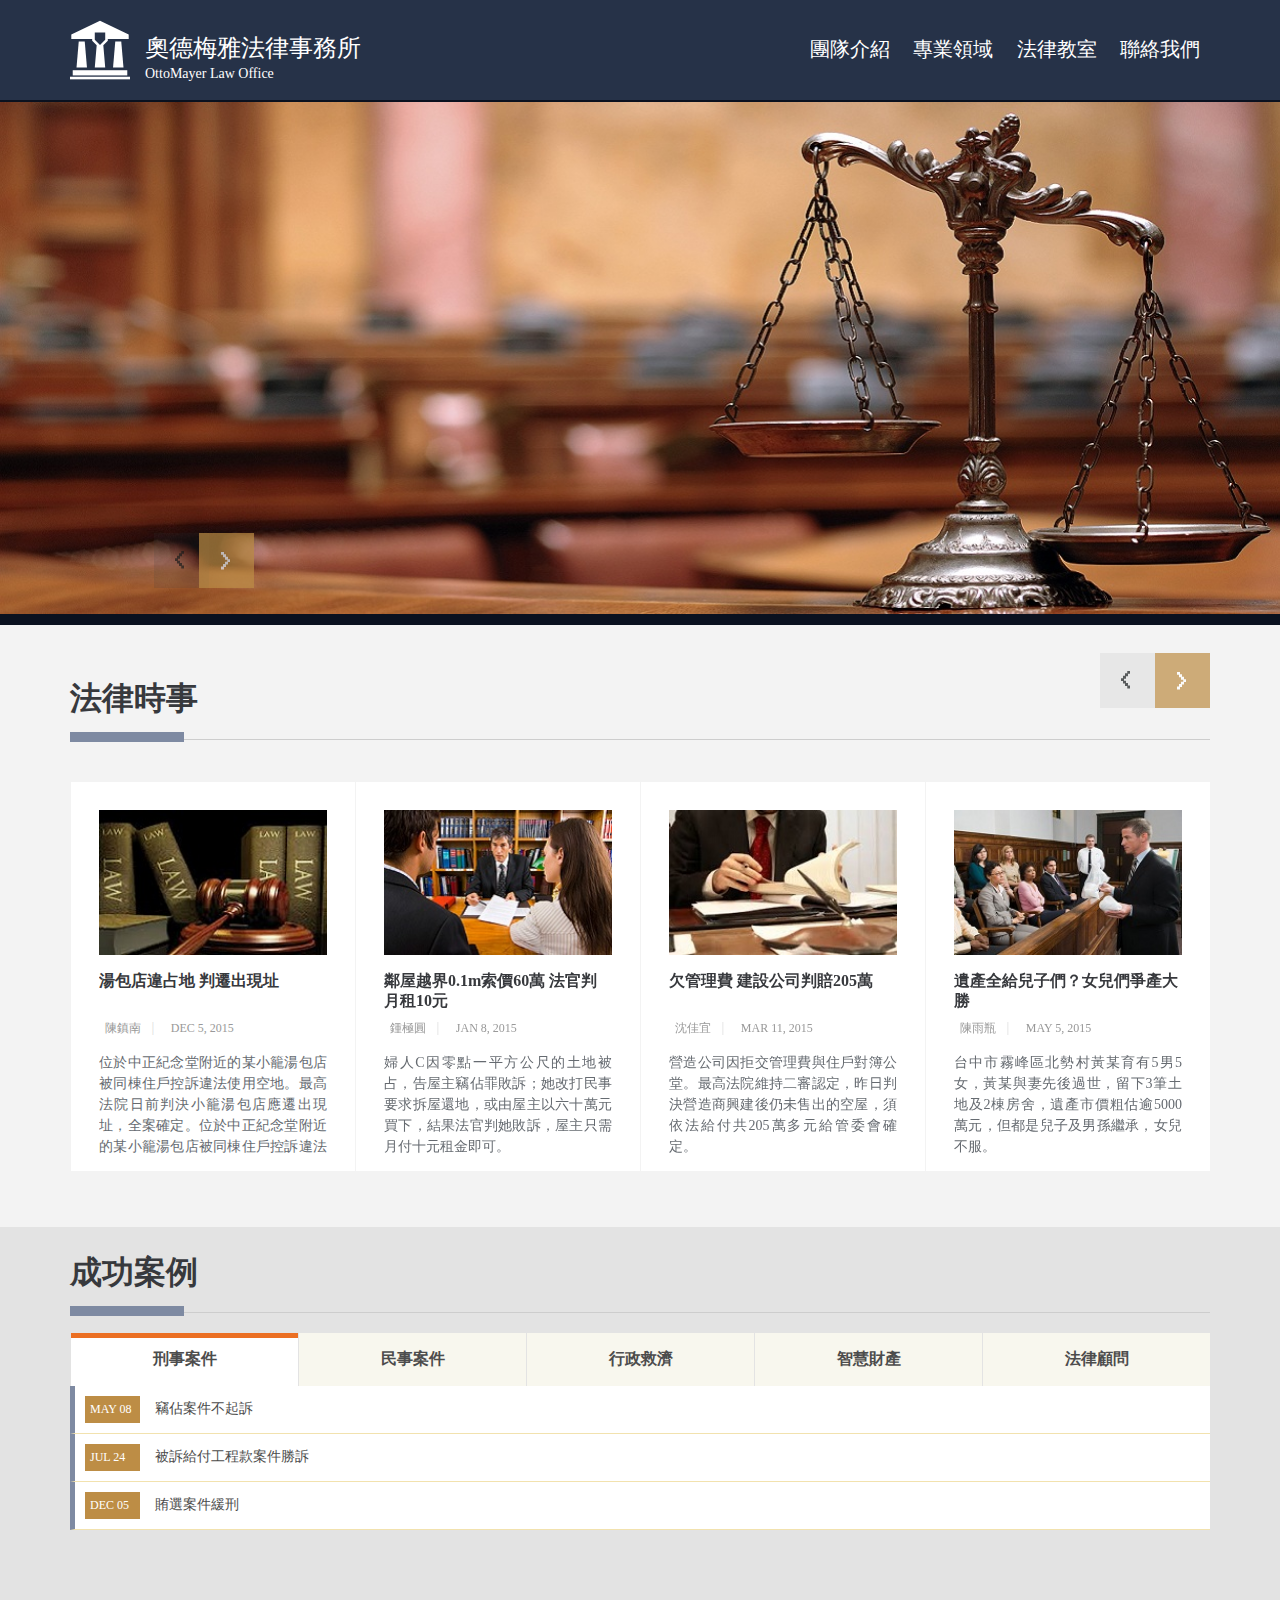
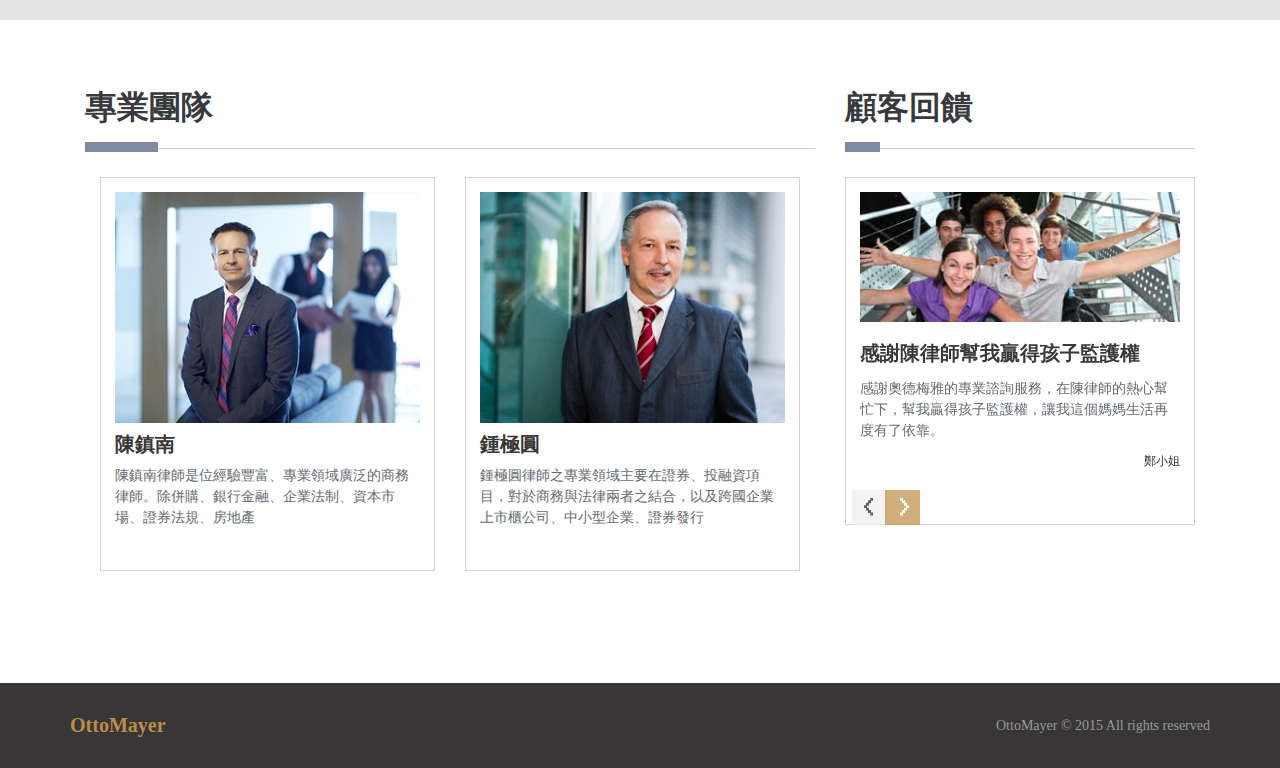
==== commit bbb9ec74: "v 6.2" ====
--- a/index.html
+++ b/index.html
@@ -14,26 +14,14 @@
 <!-- Custom Theme files -->
 <meta name="viewport" content="width=device-width, initial-scale=1">
 <meta http-equiv="Content-Type" content="text/html; charset=utf-8" />
-<script type="application/x-javascript"> addEventListener("load", function() { setTimeout(hideURLbar, 0); }, false); function hideURLbar(){ window.scrollTo(0,1); } </script>
-<script src="http://ajax.googleapis.com/ajax/libs/jquery/2.1.1/jquery.min.js"></script>
 <!-- //Custom Theme files -->
 <!-- js -->
 <script src="js/jquery.min.js"></script>
 <script src="js/modernizr.custom.js"></script>
 <!-- //js -->
-<!-- start-smoth-scrolling-->
-<script type="text/javascript" src="js/move-top.js"></script>
-<script type="text/javascript" src="js/easing.js"></script>
-<script type="text/javascript" src="js/modernizr.custom.53451.js"></script>
-<script type="text/javascript">
-		jQuery(document).ready(function($) {
-			$(".scroll").click(function(event){
-				event.preventDefault();
-				$('html,body').animate({scrollTop:$(this.hash).offset().top},1000);
-			});
-		});
-</script>
-<!--//end-smoth-scrolling-->
+<!-- smooth scroll to top -->
+<script type="text/javascript" src="js/jquery/2.1.3/jquery.min.js"></script>
+<!-- //smooth scroll to top -->
 </head>
 
 <body>
@@ -152,60 +140,52 @@
 						<li>
 							<div class="news-grids">
 								<div class="news-grids-info">
-									<div class="news-grids-text">
-										<a href="article.html">
+									<a href="article.html">
+										<img src="images/news-01.jpg" alt="" />
 										<h3>湯包店違占地 判遷出現址</h3>
-										<img src="images/news-01.jpg" alt="" />
+										<div class="news-tags">
+											<a herf="#"><i class="icon-author"></i>陳鎮南</a>
+											<span>|</span>
+											<a><i class="icon-clock"></i>DEC 5, 2015</a>
+										</div>
 										<p>位於中正紀念堂附近的某小籠湯包店被同棟住戶控訴違法使用空地。最高法院日前判決小籠湯包店應遷出現址，全案確定。位於中正紀念堂附近的某小籠湯包店被同棟住戶控訴違法使用空地。最高法院日前判決小籠湯包店應遷出現址，全案確定。</p>
-										</a>
-									</div>
-									<div class="news-tags">
-										<a><i class="icon-author"></i>陳鎮南</a>
-										<span>|</span>
-										<a><i class="icon-clock"></i>DEC 5, 2015</a>
-									</div>
-								</div><!-- //news-grids-info -->
-								<div class="news-grids-info">
-									<div class="news-grids-text">
-										<a href="article.html">
+									</a>
+								</div><!-- //news-grids-info -->
+								<div class="news-grids-info">
+									<a href="article.html">
+										<img src="images/news-02.jpg" alt="" />
 										<h3>鄰屋越界0.1m索價60萬 法官判月租10元</h3>
-										<img src="images/news-02.jpg" alt="" />
+										<div class="news-tags">
+											<a herf="#"><i class="icon-author"></i>鍾極圓</a>
+											<span>|</span>
+											<a><i class="icon-clock"></i>JAN 8, 2015</a>
+										</div>
 										<p>婦人C因零點一平方公尺的土地被占，告屋主竊佔罪敗訴；她改打民事要求拆屋還地，或由屋主以六十萬元買下，結果法官判她敗訴，屋主只需月付十元租金即可。</p>
-										</a>
-									</div>
-									<div class="news-tags">
-										<a><i class="icon-author"></i>陳鎮南</a>
-										<span>|</span>
-										<a><i class="icon-clock"></i>MAY 8, 2015</a>
-									</div>
-								</div><!-- //news-grids-info -->
-								<div class="news-grids-info">
-									<div class="news-grids-text">
-										<a href="article.html">
+									</a>
+								</div><!-- //news-grids-info -->
+								<div class="news-grids-info">
+									<a href="article.html">
+										<img src="images/news-03.jpg" alt="" />
 										<h3>欠管理費 建設公司判賠205萬</h3>
-										<img src="images/news-03.jpg" alt="" />
+										<div class="news-tags">
+											<a herf="#"><i class="icon-author"></i>沈佳宜</a>
+											<span>|</span>
+											<a><i class="icon-clock"></i>MAR 11, 2015</a>
+										</div>
 										<p>營造公司因拒交管理費與住戶對簿公堂。最高法院維持二審認定，昨日判決營造商興建後仍未售出的空屋，須依法給付共205萬多元給管委會確定。</p>
-										</a>
-									</div>
-									<div class="news-tags">
-										<a><i class="icon-author"></i>陳鎮南</a>
-										<span>|</span>
-										<a><i class="icon-clock"></i>OCT 10, 2015</a>
-									</div>
-								</div><!-- //news-grids-info -->
-								<div class="news-grids-info">
-									<div class="news-grids-text">
-										<a href="article.html">
+									</a>
+								</div><!-- //news-grids-info -->
+								<div class="news-grids-info">
+									<a href="article.html">
+										<img src="images/news-04.jpg" alt="" />
 										<h3>遺產全給兒子們？女兒們爭產大勝</h3>
-										<img src="images/news-04.jpg" alt="" />
+										<div class="news-tags">
+											<a herf="#"><i class="icon-author"></i>陳雨瓶</a>
+											<span>|</span>
+											<a><i class="icon-clock"></i>MAY 5, 2015</a>
+										</div>
 										<p>台中市霧峰區北勢村黃某育有5男5女，黃某與妻先後過世，留下3筆土地及2棟房舍，遺產市價粗估逾5000萬元，但都是兒子及男孫繼承，女兒不服。</p>
-										</a>
-									</div>
-									<div class="news-tags">
-										<a><i class="icon-author"></i>陳鎮南</a>
-										<span>|</span>
-										<a><i class="icon-clock"></i>NOV 11, 2015</a>
-									</div>
+									</a>
 								</div><!-- //news-grids-info -->
 								<div class="clearfix"> </div>
 							</div><!-- //news-grids -->
@@ -213,60 +193,52 @@
 						<li>
 							<div class="news-grids">
 								<div class="news-grids-info">
-									<div class="news-grids-text">
-										<a href="article.html">
+									<a href="article.html">
+										<img src="images/news-05.jpg" alt="" />
 										<h3>加入播放清單挨告鄉民們先別急著和解</h3>
-										<img src="images/news-05.jpg" alt="" />
+										<div class="news-tags">
+											<a herf="#"><i class="icon-author"></i>劉木塵</a>
+											<span>|</span>
+											<a><i class="icon-clock"></i>JUN 18, 2015</a>
+										</div>
 										<p>台北市一名男大學生C去年10月間上影音分享的網站看熱門電影後，隨手將影片加入播放清單收藏，卻遭兩家影片的代理商控告違反《著作權法》。</p>
-										</a>
-									</div>
-									<div class="news-tags">
-										<a><i class="icon-author"></i>陳鎮南</a>
-										<span>|</span>
-										<a><i class="icon-clock"></i>APR 4, 2015</a>
-									</div>
-								</div><!-- //news-grids-info -->
-								<div class="news-grids-info">
-									<div class="news-grids-text">
-										<a href="article.html">
+									</a>
+								</div><!-- //news-grids-info -->
+								<div class="news-grids-info">
+									<a href="article.html">
+										<img src="images/news-06.jpg" alt="" />
 										<h3>LINE請假被解僱 法院認定曠職</h3>
-										<img src="images/news-06.jpg" alt="" />
+										<div class="news-tags">
+											<a herf="#"><i class="icon-author"></i>林俊杰</a>
+											<span>|</span>
+											<a><i class="icon-clock"></i>SEP 26, 2015</a>
+										</div>
 										<p>台中某日系生鮮超市前副組長C身體不適，3次透過LINE請假，經店長回覆「yes、好好休息」。</p>
-										</a>
-									</div>
-									<div class="news-tags">
-										<a><i class="icon-author"></i>陳鎮南</a>
-										<span>|</span>
-										<a><i class="icon-clock"></i>JUN 26, 2015</a>
-									</div>
-								</div><!-- //news-grids-info -->
-								<div class="news-grids-info">
-									<div class="news-grids-text">
-										<a href="article.html">
+									</a>
+								</div><!-- //news-grids-info -->
+								<div class="news-grids-info">
+									<a href="article.html">
+										<img src="images/news-07.jpg" alt="" />
 										<h3>房仲不能踰越代理權限</h3>
-										<img src="images/news-07.jpg" alt="" />
+										<div class="news-tags">
+											<a herf="#"><i class="icon-author"></i>葉偉德</a>
+											<span>|</span>
+											<a><i class="icon-clock"></i>OCT 10, 2015</a>
+										</div>
 										<p>房仲踰越代理權限，將房子以低於屋主願意出售的賣價出售，這種踰越權限之代理行為，構成無權代理，對屋主不生效力。</p>
-										</a>
-									</div>
-									<div class="news-tags">
-										<a><i class="icon-author"></i>陳鎮南</a>
-										<span>|</span>
-										<a><i class="icon-clock"></i>FEB 16, 2015</a>
-									</div>
-								</div><!-- //news-grids-info -->
-								<div class="news-grids-info">
-									<div class="news-grids-text">
-										<a href="article.html">
+									</a>
+								</div><!-- //news-grids-info -->
+								<div class="news-grids-info">
+									<a href="article.html">
+										<img src="images/news-08.jpg" alt="" />
 										<h3>直銷攻進高中職 學生忙拉下線賺獎金</h3>
-										<img src="images/news-08.jpg" alt="" />
+										<div class="news-tags">
+											<a herf="#"><i class="icon-author"></i>唐加妮</a>
+											<span>|</span>
+											<a><i class="icon-clock"></i>NOV 22, 2015</a>
+										</div>
 										<p>愈來愈多年輕人喜歡創業當老闆，直銷業者看準市場，進攻高中校園，「Lady Boss」輩出。</p>
-										</a>
-									</div>
-									<div class="news-tags">
-										<a><i class="icon-author"></i>陳鎮南</a>
-										<span>|</span>
-										<a><i class="icon-clock"></i>JAN 1, 2015</a>
-									</div>
+									</a>
 								</div><!-- //news-grids-info -->
 								<div class="clearfix"> </div>
 							</div><!-- //news-grids -->
@@ -564,22 +536,26 @@
 	</div>
 	<!-- //footer -->
 
-	<!--smooth-scrolling-of-move-up-->
-		<script type="text/javascript">
-			$(document).ready(function() {
-				/*
-				var defaults = {
-					containerID: 'toTop', // fading element id
-					containerHoverID: 'toTopHover', // fading element hover id
-					scrollSpeed: 1200,
-					easingType: 'linear'
-				};
-				*/
-				$().UItoTop({ easingType: 'easeOutQuart' });
-			});
-		</script>
-		<a href="#" id="toTop" style="display: block;"> <span id="toTopHover" style="opacity: 1;"> </span></a>
-	<!--//smooth-scrolling-of-move-up-->
+	<!-- smooth scroll to top -->
+	<script type="text/javascript">
+		$(document).ready(function(){
+		  $(window).scroll(function(){
+		    var windowScroll = $(window).scrollTop();
+		    if(windowScroll > 290)
+		    {$('.toTop').fadeIn();}
+		    else
+		    {$('.toTop').fadeOut();}
+		  });
+
+		  $('.toTop').click(function(){
+		    $('html,body').animate({
+		      scrollTop:$('html').offset().top})
+		    return false;
+		  });
+		});
+	</script>
+	<a href="#" class="toTop">TOP</a>
+	<!-- //smooth scroll to top -->
 
 </body>
 </html>--- a/css/common.css
+++ b/css/common.css
@@ -165,32 +165,28 @@
   color: #67686b;
   border-bottom: 1px solid #BD8D45;
 }
+.toTop
+{
+  width:50px;
+  height:50px;
+  line-height:50px;
+  padding:5px;
+  text-align:center;
+  background:#F63E3E;
+  color:#fff;
+  position:fixed;
+  bottom: 9%;
+  right: 3%;
+  border-radius:50%;
+  text-decoration:none;
+  display:none;
+  font-size:14px;
+  z-index: 99;
+}
+.toTop:hover {
+  color:#fff;
+}
 /*----------------------//footer----------------------*/
-/*----------------------slider-up-arrow----------------------*/
-#toTop {
-	display: none;
-	text-decoration: none;
-	position: fixed;
-	bottom: 7%;
-	right: 3%;
-	overflow: hidden;
-	width: 32px;
-	height: 32px;
-	border: none;
-	text-indent: 100%;
-	background: url("../images/move-up.svg") no-repeat 0px 0px;
-}
-#toTopHover {
-	width: 32px;
-	height: 32px;
-	display: block;
-	overflow: hidden;
-	float: right;
-	opacity: 0;
-	-moz-opacity: 0;
-	filter: alpha(opacity=0);
-}
-/*----------------------//slider-up-arrow----------------------*/
 
 @media(max-width:768px) {
 .top-nav span.small-nav {
--- a/css/index.css
+++ b/css/index.css
@@ -264,33 +264,30 @@
 	float: left;
 	/*width: 24.9%;*/
 	position:relative;
+  padding: 2em 2em 1em;
 	margin-left: 1px;
 	-webkit-flex: 1;
     -moz-flex: 1;
     -ms-flex: 1;
     flex: 1;
 }
-.news-grids-text {
-  padding: 1em 2em;
-  text-align: justify;
-}
 .news-grids-info h3 {
 	color: #37393d;
 	font-weight: 700;
 	font-size: 16px;
-	height: 35px;
+  line-height: 20px;
+	height: 40px;
 	overflow: hidden;
-}
-.news-grids-info img {
-	margin: 1em 0 0.5em;
+  margin: 1em 0em 0em;
 }
 .news-grids-info p {
   display: block;
   color: #666B71;
   font-size: 14px;
-  line-height:1.5em;
+  line-height:21px;
   height: 105px;
   overflow: hidden;
+  text-align: justify;
 }
 a.callbacks_nav.callbacks2_nav.prev {
 	top: -20%;
@@ -306,10 +303,7 @@
 }
 
 .news-tags {
-	border-top: 1px dotted #F3F3F3;
-	border-bottom: 1px dotted #F3F3F3;
-	padding: 0.5em 2em;
-	text-align: center;
+	margin: 0.5em 0 1em;
 }
 .news-tags a {
 	color: #999;
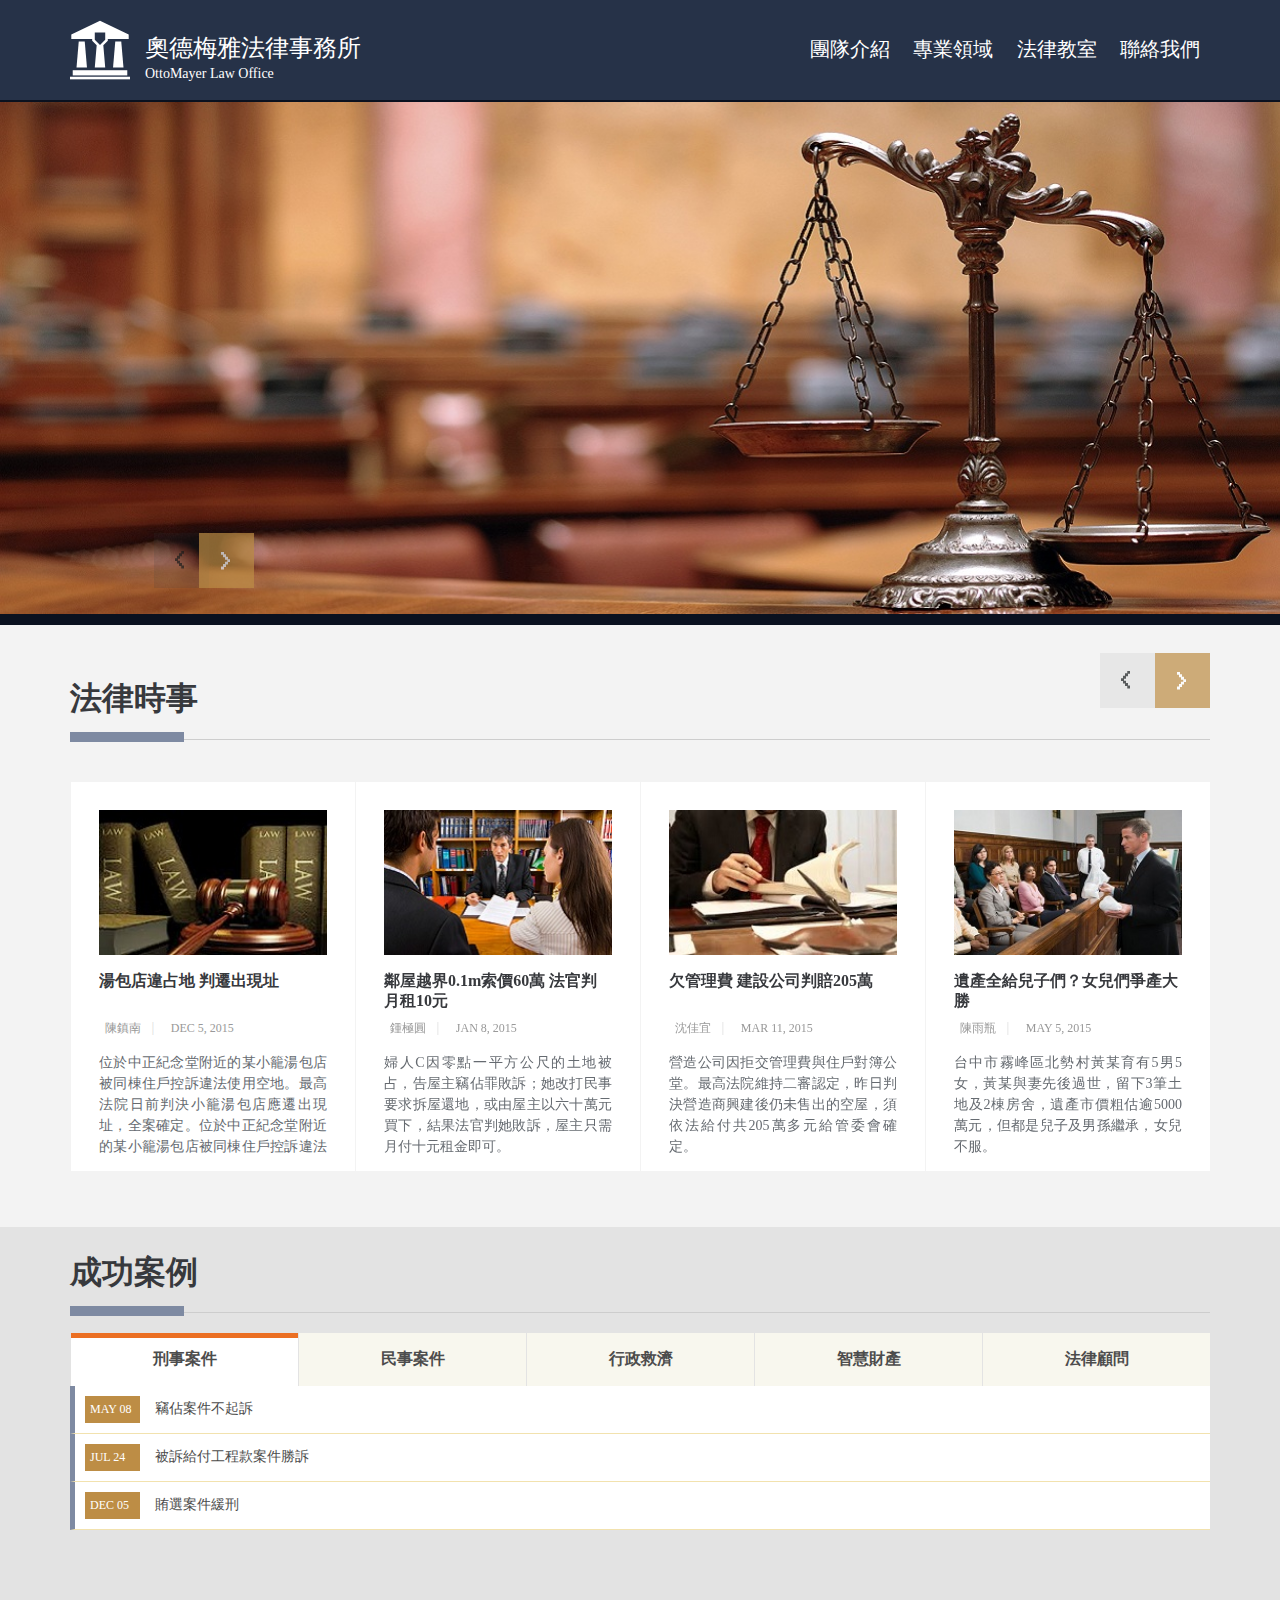
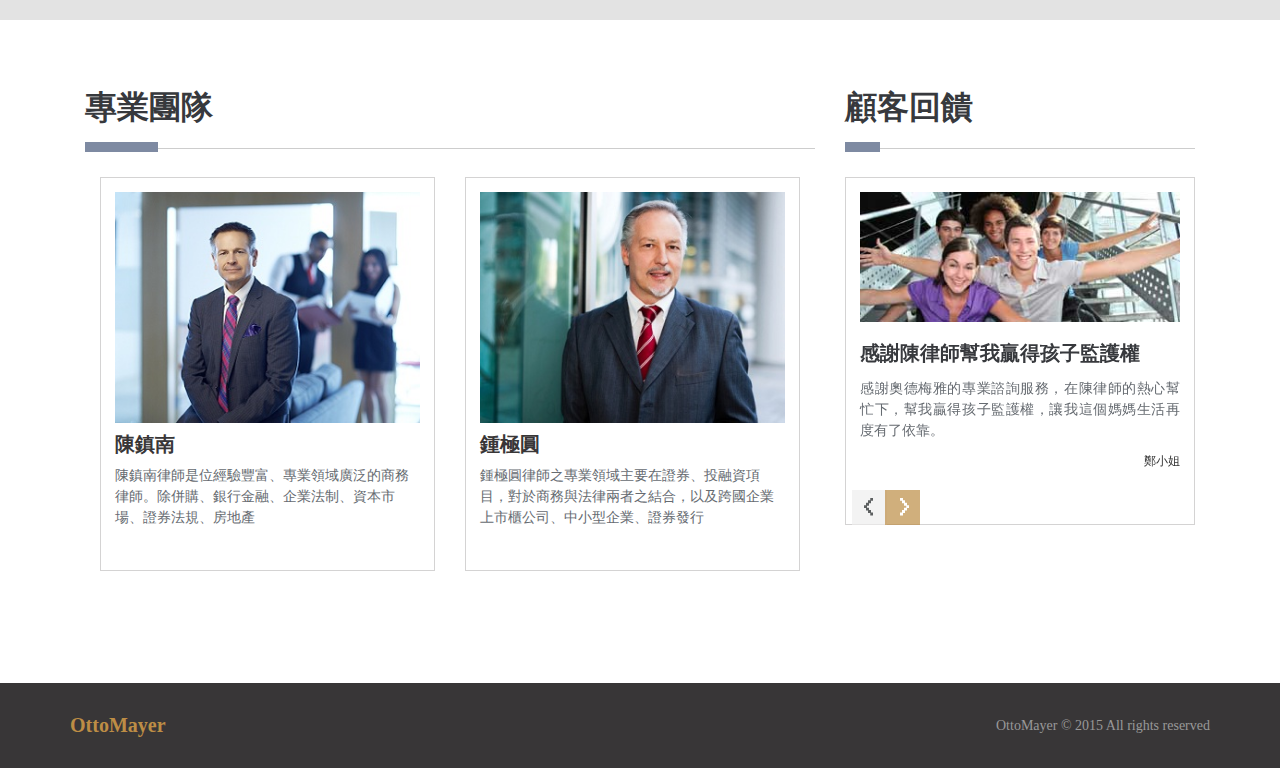
==== commit 15375b36: "v 6.4" ====
--- a/index.html
+++ b/index.html
@@ -22,6 +22,38 @@
 <!-- smooth scroll to top -->
 <script type="text/javascript" src="js/jquery/2.1.3/jquery.min.js"></script>
 <!-- //smooth scroll to top -->
+
+<!-- enable slide touch -->
+<script type="text/javascript" src="js/jquery.event.move.js"></script>
+<script type="text/javascript" src="js/jquery.event.swipe.js"></script>
+<script type="text/javascript">
+    // Next Slide on Swipe
+            if ($(window).width() < 992) { // Only if device's width is smaller than 992px
+                var slides = jQuery('.rslides'),
+                    i = 0;
+                slides
+                .on('swipeleft', function(e) {
+                  $('.rslides_nav.next').click();
+                  $(".rslides").mouseenter();
+                  setTimeout(function() {   $(".rslides").mouseleave(); }, 2000); // Delay automatic sliding for 2seconds after swiping
+                })
+                .on('swiperight', function(e) {
+                  $('.rslides_nav.prev').click();
+                  $(".rslides").mouseenter();
+                  setTimeout(function() {   $(".rslides").mouseleave(); }, 2000); // Delay automatic sliding for 2seconds after swiping
+                });
+
+                // If the movestart is heading off in an upwards or downwards direction, prevent it so that the browser scrolls normally.
+                jQuery('.rslides')
+                .on('movestart', function(e) {
+                  if ((e.distX > e.distY && e.distX < -e.distY) ||
+                      (e.distX < e.distY && e.distX > -e.distY)) {
+                    e.preventDefault();
+                  }
+                });
+            }
+</script>
+<!-- //enable slide touch -->
 </head>
 
 <body>
--- a/css/index.css
+++ b/css/index.css
@@ -521,7 +521,8 @@
 	color: #666B71;
  	font-size: 14px;
  	margin: 1em 0 ;
-  	line-height:1.5em;
+  line-height:1.5em;
+  text-align: justify;
 }
 .comment h6 {
 	text-align: right;
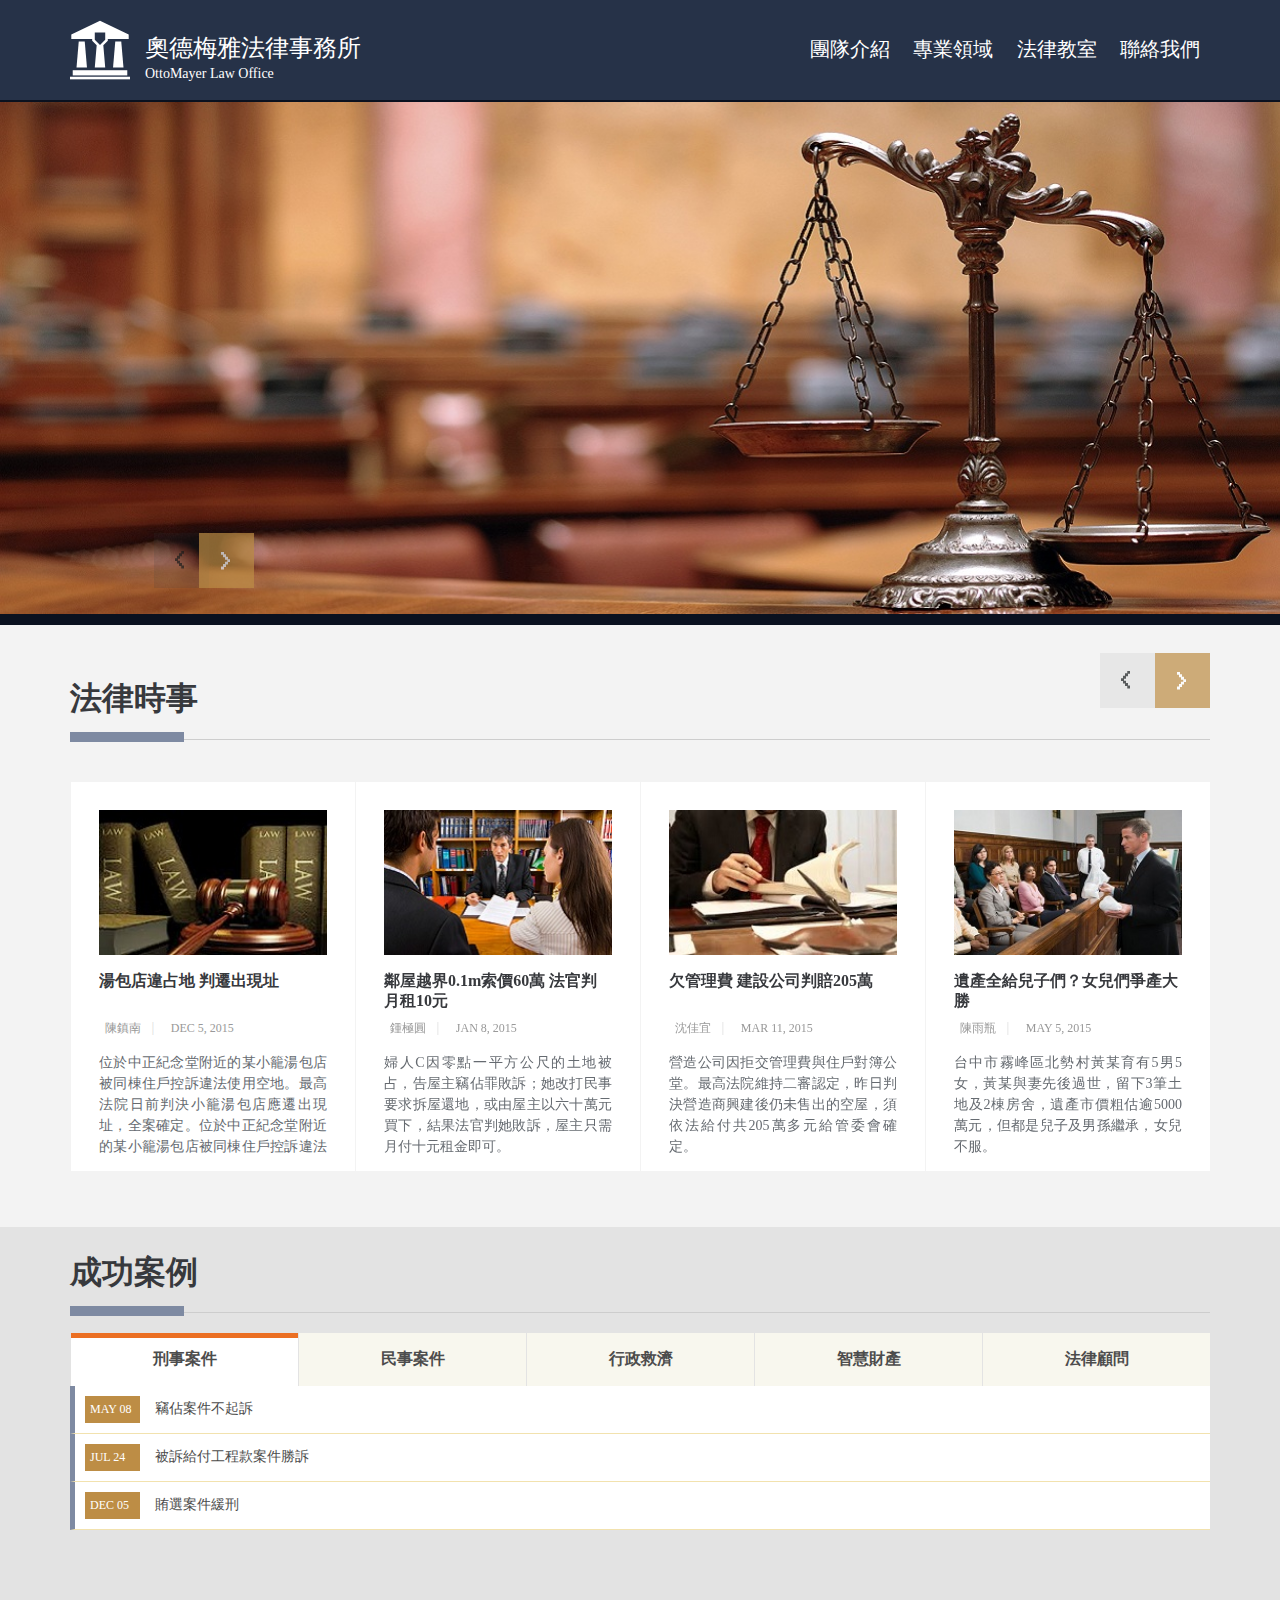
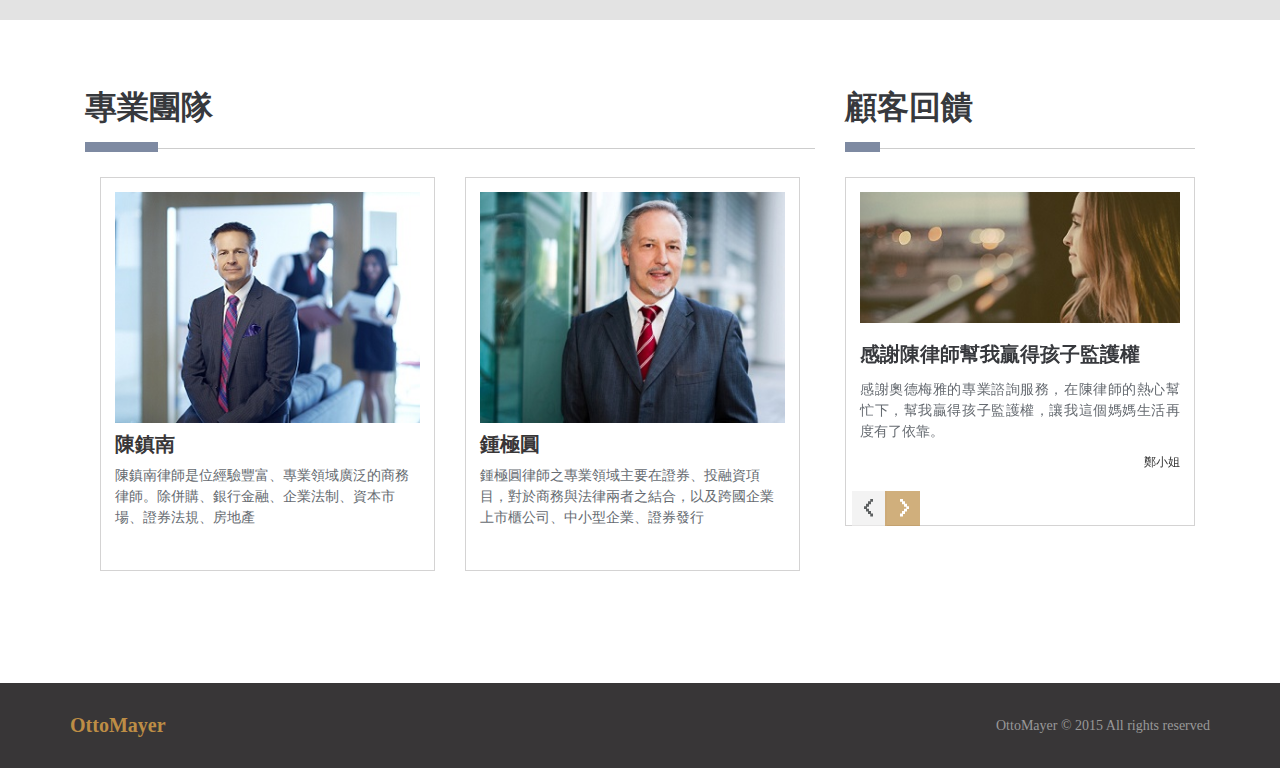
==== commit b91e04ec: "v 6.7" ====
--- a/index.html
+++ b/index.html
@@ -2,60 +2,19 @@
 <html>
 <head>
 <title>OttoMayer</title>
+<!-- common style -->
+<meta name="viewport" content="width=device-width, initial-scale=1">
+<meta http-equiv="Content-Type" content="text/html; charset=utf-8" />
 <link href="css/bootstrap.css" type="text/css" rel="stylesheet" media="all">
 <link href="css/common.css" type="text/css" rel="stylesheet" media="all">
+<link href="https://fontastic.s3.amazonaws.com/uxou9oS7T2pYWYBxnWSrW9/icons.css" rel="stylesheet">
+<script type="text/javascript" src="js/jquery-2.1.3.min.js"></script>
+<!-- //common style -->
+
 <link href="css/index.css" type="text/css" rel="stylesheet" media="all">
-<link href="https://fontastic.s3.amazonaws.com/uxou9oS7T2pYWYBxnWSrW9/icons.css" rel="stylesheet">
-<!-- tab & accordion -->
-<script src="./js/jquery-1.10.2.min.js"></script>
-<script src="./js/tab.js"></script>
-<!-- //tab & accordion -->
-
-<!-- Custom Theme files -->
-<meta name="viewport" content="width=device-width, initial-scale=1">
-<meta http-equiv="Content-Type" content="text/html; charset=utf-8" />
-<!-- //Custom Theme files -->
-<!-- js -->
-<script src="js/jquery.min.js"></script>
-<script src="js/modernizr.custom.js"></script>
-<!-- //js -->
-<!-- smooth scroll to top -->
-<script type="text/javascript" src="js/jquery/2.1.3/jquery.min.js"></script>
-<!-- //smooth scroll to top -->
-
-<!-- enable slide touch -->
-<script type="text/javascript" src="js/jquery.event.move.js"></script>
-<script type="text/javascript" src="js/jquery.event.swipe.js"></script>
-<script type="text/javascript">
-    // Next Slide on Swipe
-            if ($(window).width() < 992) { // Only if device's width is smaller than 992px
-                var slides = jQuery('.rslides'),
-                    i = 0;
-                slides
-                .on('swipeleft', function(e) {
-                  $('.rslides_nav.next').click();
-                  $(".rslides").mouseenter();
-                  setTimeout(function() {   $(".rslides").mouseleave(); }, 2000); // Delay automatic sliding for 2seconds after swiping
-                })
-                .on('swiperight', function(e) {
-                  $('.rslides_nav.prev').click();
-                  $(".rslides").mouseenter();
-                  setTimeout(function() {   $(".rslides").mouseleave(); }, 2000); // Delay automatic sliding for 2seconds after swiping
-                });
-
-                // If the movestart is heading off in an upwards or downwards direction, prevent it so that the browser scrolls normally.
-                jQuery('.rslides')
-                .on('movestart', function(e) {
-                  if ((e.distX > e.distY && e.distX < -e.distY) ||
-                      (e.distX < e.distY && e.distX > -e.distY)) {
-                    e.preventDefault();
-                  }
-                });
-            }
-</script>
-<!-- //enable slide touch -->
+<script src="js/tab.js"></script>
+
 </head>
-
 <body>
 	<!--header-->
 	<div class="header">
@@ -469,10 +428,10 @@
 			            </div><!-- //accordion-container -->
 			        </div><!-- //tab-content -->
 			    </div><!-- //tab-body -->
-			    <!-- import accordion js -->
-			    <script src='http://cdnjs.cloudflare.com/ajax/libs/jquery/2.1.3/jquery.min.js'></script>
+			    <!-- import accordion.js -->
+			    <script type="text/javascript" src="js/jquery-2.1.3.min.js"></script>
 			    <script src="js/accordion.js"></script>
-			    <!-- //accordion js -->
+			    <!-- //accordion.js -->
 			</div><!-- //tab-container -->
 		</div><!-- //container -->
 	</div>
@@ -568,7 +527,7 @@
 	</div>
 	<!-- //footer -->
 
-	<!-- smooth scroll to top -->
+	<!-- smooth scroll to top 
 	<script type="text/javascript">
 		$(document).ready(function(){
 		  $(window).scroll(function(){
@@ -590,4 +549,4 @@
 	<!-- //smooth scroll to top -->
 
 </body>
-</html>+</html>
--- a/css/index.css
+++ b/css/index.css
@@ -254,10 +254,10 @@
 .news-grids {
 	padding-top: 3em;
 	display: -ms-flexbox;
-    display: -webkit-flex;
-    display: -moz-flex;
-    display: -ms-flex;
-    display: flex;
+  display: -webkit-flex;
+  display: -moz-flex;
+  display: -ms-flex;
+  display: flex;
 }
 .news-grids-info {
 	background: #fff;
@@ -267,9 +267,9 @@
   padding: 2em 2em 1em;
 	margin-left: 1px;
 	-webkit-flex: 1;
-    -moz-flex: 1;
-    -ms-flex: 1;
-    flex: 1;
+  -moz-flex: 1;
+  -ms-flex: 1;
+  flex: 1;
 }
 .news-grids-info h3 {
 	color: #37393d;
